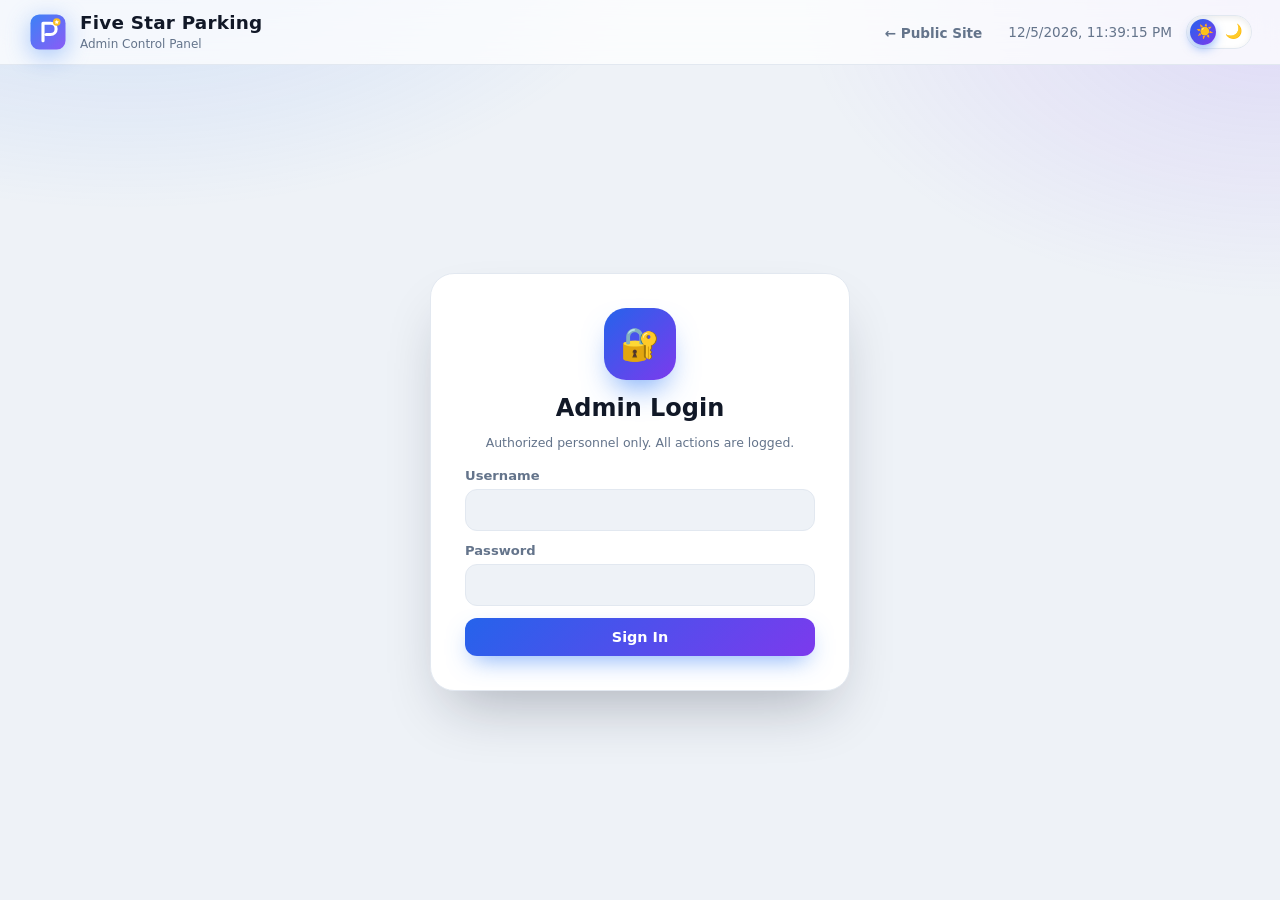
==== web/admin.html @ 7b06c3f4 "Add files via upload" ====
<!DOCTYPE html>
<html lang="en" data-theme="light">
<head>
<meta charset="UTF-8">
<meta name="viewport" content="width=device-width, initial-scale=1.0">
<title>Admin — Five Star Parking</title>
<link rel="icon" href="img/logo.svg">
<link rel="stylesheet" href="style.css">
</head>
<body>
<header class="topbar">
  <a class="brand" href="/">
    <img src="img/logo.svg" alt="logo">
    <div><h1>Five Star Parking</h1><span>Admin Control Panel</span></div>
  </a>
  <div class="topbar-right">
    <nav class="nav"><a href="/">← Public Site</a></nav>
    <span class="clock" id="clock"></span>
    <button class="theme-toggle" id="themeToggle" aria-label="Toggle theme"><span class="sun">☀️</span><span class="moon">🌙</span></button>
    <button class="btn ghost small hidden" id="logoutBtn">Logout</button>
  </div>
</header>

<!-- LOGIN -->
<div class="login-wrap" id="loginView">
  <div class="login-box">
    <div class="lock">🔐</div>
    <h2>Admin Login</h2>
    <p class="muted small">Authorized personnel only. All actions are logged.</p>
    <form id="loginForm" autocomplete="off">
      <label>Username<input id="lUser" required maxlength="40" autocomplete="username"></label>
      <label>Password<input id="lPass" type="password" required maxlength="80" autocomplete="current-password"></label>
      <button class="btn primary" type="submit">Sign In</button>
    </form>
  </div>
</div>

<!-- DASHBOARD -->
<main class="container hidden" id="dash">
  <section class="admin-grid">
    <div class="balance">
      <span class="label">Available Balance</span>
      <strong id="bAvail">–</strong>
      <div class="sub"><span>Total collected: <b id="bTotal">–</b></span><span>Withdrawn: <b id="bWd">–</b></span><span>Last 24h: <b id="b24">–</b></span></div>
    </div>
    <section class="card tilt" style="margin:0">
      <h2><span class="ic">📈</span>Revenue by Method</h2>
      <div class="chart" id="chart"></div>
    </section>
    <section class="card tilt" style="margin:0">
      <h2><span class="ic">📊</span>Lot Overview</h2>
      <div class="kpi-mini">
        <div><span>Total spots</span><b id="kTotal">–</b></div><div><span>Free</span><b id="kFree">–</b></div>
        <div><span>Occupied</span><b id="kOcc">–</b></div><div><span>Blocked</span><b id="kBlk">–</b></div>
        <div><span>Tickets (all time)</span><b id="kTickets">–</b></div><div><span>Vehicles 24h</span><b id="k24">–</b></div>
      </div>
    </section>
  </section>

  <div class="grid" style="margin-top:22px">
    <!-- WITHDRAW -->
    <section class="card tilt">
      <h2><span class="ic">🏧</span>Withdraw Funds</h2>
      <form id="wdForm" autocomplete="off">
        <label>Payout Method</label>
        <div class="methods" id="wdMethods"></div>
        <label><span id="wdAcctLabel">Mobile Number</span><input id="wdAccount" required maxlength="34" placeholder="03XXXXXXXXX"></label>
        <label>Amount (PKR)<input id="wdAmount" type="number" min="1" step="0.01" required placeholder="0.00"></label>
        <div class="row"><button type="button" class="btn ghost" id="wdMax">Max</button><button class="btn success" type="submit">Withdraw</button></div>
      </form>
    </section>

    <!-- RATES -->
    <section class="card tilt">
      <h2><span class="ic">💰</span>Manage Rates</h2>
      <table class="rates"><tbody id="rateRows"></tbody></table>
      <p class="muted small">Changes apply instantly to all new exits.</p>
    </section>

    <!-- FORCE EXIT -->
    <section class="card tilt">
      <h2><span class="ic">🚨</span>Manual Controls</h2>
      <form id="feForm" autocomplete="off">
        <label>Force Exit (plate) <span class="muted">— records as cash</span><input id="fePlate" maxlength="15" required placeholder="e.g. LEA-4521"></label>
        <button class="btn danger" type="submit" style="width:100%">Force Exit Vehicle</button>
      </form>
      <p class="muted small" style="margin-top:14px">💡 Click any <b>free</b> spot on the map below to block/unblock it for maintenance.</p>
    </section>
  </div>

  <section class="card">
    <div class="card-head"><h2 style="margin:0"><span class="ic">🗺️</span>Spot Control</h2>
      <div class="legend"><span><i class="sq free"></i>Free</span><span><i class="sq occupied"></i>Occupied</span><span><i class="sq blocked"></i>Blocked</span></div></div>
    <div id="floors" class="spot-admin"></div>
  </section>

  <section class="card">
    <div class="tabs">
      <button class="tab active" data-tab="active">Active <span class="pill" id="cActive">0</span></button>
      <button class="tab" data-tab="history">Transactions</button>
      <button class="tab" data-tab="withdrawals">Withdrawals</button>
    </div>
    <div class="table-wrap"><table class="data" id="tbl"><thead></thead><tbody></tbody></table></div>
  </section>
</main>

<div class="modal" id="modal" hidden>
  <div class="modal-box">
    <h3 id="mTitle">Withdrawal Receipt</h3>
    <div id="mBody" class="receipt"></div>
    <div class="row"><button class="btn ghost" id="mClose">Close</button></div>
  </div>
</div>
<div class="toast" id="toast"></div>
<script src="common.js"></script>
<script src="admin.js"></script>
</body>
</html>
---- web/style.css ----
/* ============ Five Star Parking — Design System ============ */
:root{
  --bg:#eef2f7;--bg2:#e3e9f2;--card:#ffffff;--glass:rgba(255,255,255,.72);--text:#111827;--muted:#64748b;--border:#e2e8f0;
  --primary:#2563eb;--primary2:#7c3aed;--danger:#e11d48;--ok:#059669;--warn:#d97706;--accent:#7c3aed;
  --free:#ccfbf1;--free-b:#0d9488;--free-t:#0f766e;
  --occ:#fde68a;--occ-b:#f59e0b;--occ-t:#92400e;
  --blk:#e2e8f0;--blk-b:#94a3b8;--blk-t:#475569;
  --shadow:0 10px 30px -10px rgba(15,23,42,.18);--shadow-lg:0 30px 60px -20px rgba(15,23,42,.3);
  --r:18px;
}
[data-theme="dark"]{
  --bg:#0b1020;--bg2:#0f172a;--card:#141b2f;--glass:rgba(20,27,47,.7);--text:#e5e9f2;--muted:#8b95ab;--border:#243048;
  --primary:#3b82f6;--primary2:#8b5cf6;
  --free:#083f36;--free-b:#14b8a6;--free-t:#5eead4;
  --occ:#4a2f05;--occ-b:#f59e0b;--occ-t:#fcd34d;
  --blk:#1e293b;--blk-b:#475569;--blk-t:#94a3b8;
  --shadow:0 10px 30px -10px rgba(0,0,0,.6);--shadow-lg:0 30px 60px -20px rgba(0,0,0,.8);
}
*{box-sizing:border-box}
html{scroll-behavior:smooth}
body{margin:0;font-family:"Segoe UI",system-ui,-apple-system,Roboto,Inter,sans-serif;background:var(--bg);color:var(--text);transition:background .35s,color .35s;overflow-x:hidden}
body::before{content:"";position:fixed;inset:0;z-index:-1;background:
  radial-gradient(900px 500px at 10% -10%,rgba(59,130,246,.18),transparent 60%),
  radial-gradient(800px 500px at 100% 0%,rgba(139,92,246,.16),transparent 60%);pointer-events:none}

/* ---------- Topbar ---------- */
.topbar{display:flex;justify-content:space-between;align-items:center;padding:12px 28px;background:var(--glass);backdrop-filter:blur(14px);-webkit-backdrop-filter:blur(14px);border-bottom:1px solid var(--border);position:sticky;top:0;z-index:20}
.brand{display:flex;align-items:center;gap:12px;text-decoration:none;color:inherit}
.brand img{width:40px;height:40px;filter:drop-shadow(0 6px 12px rgba(59,130,246,.45));animation:float 4s ease-in-out infinite}
.brand h1{margin:0;font-size:1.15rem;letter-spacing:.2px}
.brand span{font-size:.75rem;color:var(--muted)}
.topbar-right{display:flex;align-items:center;gap:14px}
.nav a{color:var(--muted);text-decoration:none;font-weight:600;font-size:.85rem;padding:8px 12px;border-radius:10px;transition:.2s}
.nav a:hover,.nav a.active{color:var(--primary);background:rgba(59,130,246,.1)}
.clock{font-variant-numeric:tabular-nums;color:var(--muted);font-size:.85rem}
.theme-toggle{border:1px solid var(--border);background:var(--card);border-radius:999px;width:66px;height:34px;cursor:pointer;position:relative;box-shadow:inset 0 2px 6px rgba(0,0,0,.08)}
.theme-toggle::after{content:"";position:absolute;top:3px;left:3px;width:26px;height:26px;border-radius:50%;background:linear-gradient(135deg,var(--primary),var(--primary2));transition:transform .35s cubic-bezier(.4,0,.2,1);box-shadow:0 4px 10px rgba(59,130,246,.5)}
[data-theme="dark"] .theme-toggle::after{transform:translateX(32px)}
.theme-toggle span{position:absolute;top:7px;font-size:14px;z-index:1}
.theme-toggle .sun{left:9px}.theme-toggle .moon{right:9px}

/* ---------- Hero (3D parallax) ---------- */
.hero{position:relative;height:340px;margin:22px auto 0;max-width:1300px;border-radius:26px;overflow:hidden;box-shadow:var(--shadow-lg);perspective:1200px;animation:rise .8s ease both}
.hero img{position:absolute;inset:-6%;width:112%;height:112%;object-fit:cover;transform:translate3d(var(--px,0),var(--py,0),0) scale(1.02);transition:transform .15s ease-out;filter:saturate(1.1)}
.hero::after{content:"";position:absolute;inset:0;background:linear-gradient(90deg,rgba(6,10,25,.85) 0%,rgba(6,10,25,.55) 50%,rgba(6,10,25,.2) 100%)}
.hero-content{position:relative;z-index:2;color:#fff;padding:54px 48px;max-width:640px;transform-style:preserve-3d}
.hero h2{margin:0 0 10px;font-size:2.4rem;line-height:1.1;text-shadow:0 8px 24px rgba(0,0,0,.6);animation:rise .9s .1s ease both}
.hero h2 b{background:linear-gradient(90deg,#60a5fa,#c084fc,#f472b6);-webkit-background-clip:text;background-clip:text;color:transparent}
.hero p{margin:0 0 20px;color:#cbd5e1;font-size:1.02rem;animation:rise .9s .2s ease both}
.hero .chips{display:flex;gap:10px;flex-wrap:wrap;animation:rise .9s .3s ease both}
.chip{background:rgba(255,255,255,.12);border:1px solid rgba(255,255,255,.25);backdrop-filter:blur(8px);padding:7px 13px;border-radius:999px;font-size:.8rem;font-weight:600}
.stars{color:#fbbf24;letter-spacing:2px;font-size:1.1rem;animation:glow 2.4s ease-in-out infinite}

/* ---------- Layout ---------- */
.container{max-width:1300px;margin:0 auto;padding:24px 20px 60px}
.section-title{display:flex;align-items:center;gap:10px;margin:8px 0 16px;font-size:1.25rem}
.section-title small{color:var(--muted);font-weight:400;font-size:.85rem}

/* ---------- Stats (3D tilt cards) ---------- */
.stats{display:grid;grid-template-columns:repeat(auto-fit,minmax(170px,1fr));gap:16px;margin:-40px 0 26px;position:relative;z-index:3}
.stat{background:var(--card);border:1px solid var(--border);border-radius:var(--r);padding:18px;box-shadow:var(--shadow);transform-style:preserve-3d;transition:transform .2s,box-shadow .2s;animation:rise .7s ease both;position:relative;overflow:hidden}
.stat:nth-child(2){animation-delay:.05s}.stat:nth-child(3){animation-delay:.1s}.stat:nth-child(4){animation-delay:.15s}.stat:nth-child(5){animation-delay:.2s}.stat:nth-child(6){animation-delay:.25s}
.stat::before{content:"";position:absolute;top:-40px;right:-40px;width:120px;height:120px;border-radius:50%;background:radial-gradient(circle,rgba(59,130,246,.22),transparent 70%)}
.stat:hover{box-shadow:var(--shadow-lg)}
.stat .label{font-size:.72rem;color:var(--muted);text-transform:uppercase;letter-spacing:.08em;font-weight:600}
.stat strong{display:block;font-size:2rem;margin-top:6px;font-variant-numeric:tabular-nums;transform:translateZ(20px)}
.stat .ico{position:absolute;right:14px;top:14px;font-size:1.5rem;opacity:.7;transform:translateZ(30px)}
.stat.ok strong{color:var(--ok)}.stat.warn strong{color:var(--warn)}.stat.accent strong{color:var(--accent)}
.bar{height:8px;background:var(--border);border-radius:8px;margin-top:10px;overflow:hidden}
.bar div{height:100%;width:0;background:linear-gradient(90deg,#14b8a6,#f59e0b,#e11d48);transition:width .8s cubic-bezier(.4,0,.2,1);box-shadow:0 0 12px rgba(245,158,11,.6)}

.grid{display:grid;grid-template-columns:repeat(auto-fit,minmax(310px,1fr));gap:20px;margin-bottom:24px}
.card{background:var(--card);border:1px solid var(--border);border-radius:var(--r);padding:22px;box-shadow:var(--shadow);margin-bottom:22px;animation:rise .7s ease both;position:relative}
.card.tilt{transform-style:preserve-3d;transition:transform .25s ease,box-shadow .25s}
.card h2{margin:0 0 16px;font-size:1.05rem;display:flex;align-items:center;gap:8px}
.card h2 .ic{width:34px;height:34px;border-radius:10px;display:grid;place-items:center;background:linear-gradient(135deg,var(--primary),var(--primary2));color:#fff;font-size:1rem;box-shadow:0 6px 14px rgba(59,130,246,.35)}
.card-head{display:flex;justify-content:space-between;align-items:center;flex-wrap:wrap;gap:10px;margin-bottom:8px}

/* ---------- Forms ---------- */
label{display:block;font-size:.82rem;color:var(--muted);margin-bottom:12px;font-weight:600}
input,select,textarea{display:block;width:100%;margin-top:6px;padding:11px 13px;border:1px solid var(--border);border-radius:12px;background:var(--bg);color:var(--text);font-size:.95rem;font-family:inherit;transition:box-shadow .2s,border-color .2s}
input:focus,select:focus,textarea:focus{outline:none;border-color:var(--primary);box-shadow:0 0 0 4px rgba(59,130,246,.18)}
input[type=file]{padding:9px}
.row{display:flex;gap:10px;flex-wrap:wrap}
.row > *{flex:1}
.btn{border:none;border-radius:12px;padding:11px 18px;font-weight:700;cursor:pointer;font-size:.9rem;transition:transform .15s,box-shadow .2s,filter .15s;position:relative;overflow:hidden;font-family:inherit}
.btn::after{content:"";position:absolute;inset:0;background:linear-gradient(120deg,transparent 30%,rgba(255,255,255,.35) 50%,transparent 70%);transform:translateX(-120%);transition:transform .5s}
.btn:hover::after{transform:translateX(120%)}
.btn:hover{transform:translateY(-2px)}.btn:active{transform:translateY(0) scale(.98)}
.btn.primary{background:linear-gradient(135deg,var(--primary),var(--primary2));color:#fff;width:100%;box-shadow:0 10px 24px -8px rgba(59,130,246,.7)}
.btn.danger{background:linear-gradient(135deg,#f43f5e,#e11d48);color:#fff;box-shadow:0 10px 24px -8px rgba(225,29,72,.6)}
.btn.success{background:linear-gradient(135deg,#10b981,#059669);color:#fff;box-shadow:0 10px 24px -8px rgba(5,150,105,.6)}
.btn.ghost{background:transparent;border:1px solid var(--border);color:var(--text)}
.btn.small{padding:6px 12px;font-size:.76rem;border-radius:9px}
.btn:disabled{opacity:.5;cursor:not-allowed;transform:none}

/* payment method picker */
.methods{display:grid;grid-template-columns:repeat(4,1fr);gap:8px;margin:6px 0 12px}
.method{border:2px solid var(--border);border-radius:12px;padding:10px 6px;text-align:center;cursor:pointer;font-size:.74rem;font-weight:700;transition:.2s;background:var(--bg);user-select:none}
.method .mi{display:block;width:34px;height:34px;margin:0 auto 6px;border-radius:10px;color:#fff;display:grid;place-items:center;font-size:.85rem;font-weight:900}
.method[data-m=CASH] .mi{background:linear-gradient(135deg,#10b981,#047857)}
.method[data-m=EASYPAISA] .mi{background:linear-gradient(135deg,#22c55e,#15803d)}
.method[data-m=JAZZCASH] .mi{background:linear-gradient(135deg,#ef4444,#b91c1c)}
.method[data-m=BANK] .mi{background:linear-gradient(135deg,#3b82f6,#1d4ed8)}
.method:hover{transform:translateY(-3px);box-shadow:var(--shadow)}
.method.active{border-color:var(--primary);background:rgba(59,130,246,.08);box-shadow:0 0 0 4px rgba(59,130,246,.15)}

.fee-preview{margin-top:14px;padding:14px;border-radius:12px;background:linear-gradient(135deg,rgba(59,130,246,.08),rgba(139,92,246,.08));border:1px dashed var(--primary);font-size:.88rem;animation:pop .35s ease}
.fee-preview strong{font-size:1.5rem;color:var(--primary)}
.rates{width:100%;border-collapse:collapse}
.rates td{padding:10px 4px;border-bottom:1px solid var(--border)}
.rates td:last-child{text-align:right;font-weight:700;color:var(--primary)}
.rates .vi{display:inline-grid;place-items:center;width:30px;height:30px;border-radius:9px;background:var(--bg);margin-right:8px;font-size:1rem}
.muted{color:var(--muted)}.small{font-size:.78rem}
.steps{display:flex;gap:10px;margin-bottom:16px}
.step{flex:1;text-align:center;font-size:.72rem;color:var(--muted);padding:8px;border-radius:10px;border:1px solid var(--border);position:relative}
.step.on{color:var(--primary);border-color:var(--primary);background:rgba(59,130,246,.08);font-weight:700}
.step.done{color:var(--ok);border-color:var(--ok)}
.hidden{display:none!important}

/* ---------- Floor map ---------- */
.legend{display:flex;gap:14px;font-size:.78rem;align-items:center;flex-wrap:wrap}
.sq{display:inline-block;width:14px;height:14px;border-radius:4px;margin-right:6px;vertical-align:middle}
.sq.free{background:var(--free);border:2px solid var(--free-b)}.sq.occupied{background:var(--occ);border:2px solid var(--occ-b)}.sq.blocked{background:var(--blk);border:2px solid var(--blk-b)}
.floor{margin-top:18px;perspective:1400px}
.floor h4{margin:0 0 10px;font-size:.9rem;display:flex;justify-content:space-between;align-items:center}
.floor h4 .lvl{display:inline-flex;align-items:center;gap:8px}
.floor h4 .lvl i{display:inline-grid;place-items:center;width:28px;height:28px;border-radius:8px;background:linear-gradient(135deg,var(--primary),var(--primary2));color:#fff;font-style:normal;font-size:.8rem;font-weight:800}
.spots{display:grid;grid-template-columns:repeat(auto-fill,minmax(84px,1fr));gap:10px;padding:14px;border-radius:14px;background:repeating-linear-gradient(90deg,transparent 0 40px,rgba(148,163,184,.08) 40px 42px),var(--bg2);transform:rotateX(6deg);transform-origin:top;transform-style:preserve-3d;border:1px solid var(--border)}
.spot{border-radius:12px;padding:10px 6px;text-align:center;font-size:.7rem;border:2px solid;cursor:default;transition:transform .2s,box-shadow .2s;position:relative;transform-style:preserve-3d;animation:pop .4s ease both}
.spot:hover{transform:translateZ(22px) scale(1.06);box-shadow:0 18px 30px -10px rgba(0,0,0,.35);z-index:2}
.spot.free{background:var(--free);border-color:var(--free-b);color:var(--free-t)}
.spot.occupied{background:var(--occ);border-color:var(--occ-b);color:var(--occ-t)}
.spot.blocked{background:var(--blk);border-color:var(--blk-b);color:var(--blk-t);background-image:repeating-linear-gradient(45deg,transparent 0 6px,rgba(0,0,0,.06) 6px 12px)}
.spot b{display:block;font-size:.84rem;letter-spacing:.3px}
.spot small{display:block;overflow:hidden;text-overflow:ellipsis;white-space:nowrap;opacity:.85}
.spot .car{font-size:1.15rem;line-height:1.1;display:block;margin-bottom:2px}
.spot.occupied .car{animation:bounce 2.2s ease-in-out infinite}
.spot .dot{position:absolute;top:6px;right:6px;width:7px;height:7px;border-radius:50%;background:currentColor}
.spot.free .dot{animation:pulse 1.8s ease-in-out infinite}

/* ---------- Tables ---------- */
.tabs{display:flex;gap:6px;border-bottom:1px solid var(--border);margin-bottom:12px;overflow-x:auto}
.tab{background:none;border:none;padding:10px 14px;cursor:pointer;color:var(--muted);font-weight:700;border-bottom:2px solid transparent;font-size:.88rem;white-space:nowrap;font-family:inherit}
.tab.active{color:var(--primary);border-bottom-color:var(--primary)}
.pill{background:linear-gradient(135deg,var(--primary),var(--primary2));color:#fff;border-radius:999px;padding:1px 9px;font-size:.7rem;margin-left:4px}
.table-wrap{overflow-x:auto}
table.data{width:100%;border-collapse:collapse;font-size:.85rem}
table.data th{text-align:left;color:var(--muted);font-weight:700;padding:10px 8px;border-bottom:1px solid var(--border);white-space:nowrap;font-size:.75rem;text-transform:uppercase;letter-spacing:.05em}
table.data td{padding:10px 8px;border-bottom:1px solid var(--border);white-space:nowrap}
table.data tr:hover td{background:rgba(59,130,246,.05)}
.badge{padding:3px 9px;border-radius:7px;font-size:.7rem;font-weight:700;background:var(--bg);border:1px solid var(--border)}
.badge.EASYPAISA{background:#dcfce7;color:#166534;border-color:#86efac}.badge.JAZZCASH{background:#fee2e2;color:#991b1b;border-color:#fca5a5}
.badge.BANK{background:#dbeafe;color:#1e40af;border-color:#93c5fd}.badge.CASH{background:#d1fae5;color:#065f46;border-color:#6ee7b7}
[data-theme="dark"] .badge.EASYPAISA{background:#14532d;color:#bbf7d0}[data-theme="dark"] .badge.JAZZCASH{background:#7f1d1d;color:#fecaca}
[data-theme="dark"] .badge.BANK{background:#1e3a8a;color:#bfdbfe}[data-theme="dark"] .badge.CASH{background:#064e3b;color:#a7f3d0}
.empty{text-align:center;color:var(--muted);padding:28px}

/* ---------- Trust / security ---------- */
.trust{display:grid;grid-template-columns:repeat(auto-fit,minmax(220px,1fr));gap:14px}
.trust-item{display:flex;gap:12px;padding:14px;border-radius:14px;background:var(--bg);border:1px solid var(--border);transition:.25s;transform-style:preserve-3d}
.trust-item:hover{transform:translateY(-4px) rotateX(3deg);box-shadow:var(--shadow)}
.trust-item .ti{width:42px;height:42px;flex:none;border-radius:12px;display:grid;place-items:center;font-size:1.2rem;background:linear-gradient(135deg,rgba(59,130,246,.15),rgba(139,92,246,.15));color:var(--primary)}
.trust-item b{display:block;font-size:.88rem;margin-bottom:3px}
.trust-item span{font-size:.76rem;color:var(--muted);line-height:1.4}
.verified{display:inline-flex;align-items:center;gap:6px;background:var(--ok);color:#fff;border-radius:999px;padding:4px 12px;font-size:.75rem;font-weight:700}
.invalid{background:var(--danger)}

/* ---------- Modal / receipt ---------- */
.modal{position:fixed;inset:0;background:rgba(2,6,23,.6);backdrop-filter:blur(6px);display:flex;align-items:center;justify-content:center;z-index:50;animation:fade .25s}
.modal[hidden]{display:none}
.modal-box{background:var(--card);border-radius:22px;padding:26px;width:min(460px,94vw);box-shadow:var(--shadow-lg);animation:pop .35s cubic-bezier(.2,.9,.3,1.2);max-height:92vh;overflow:auto}
.modal-box h3{margin:0 0 14px;display:flex;align-items:center;gap:8px}
.receipt{font-family:ui-monospace,Menlo,Consolas,monospace;font-size:.82rem;background:var(--bg);border-radius:14px;padding:16px;margin-bottom:14px;border:1px solid var(--border);position:relative}
.receipt::before,.receipt::after{content:"";position:absolute;left:0;right:0;height:10px;background:radial-gradient(circle,var(--card) 5px,transparent 6px) 0 0/16px 10px repeat-x}
.receipt::before{top:-5px}.receipt::after{bottom:-5px;transform:rotate(180deg)}
.receipt .rh{text-align:center;margin-bottom:10px;font-weight:800;letter-spacing:1px}
.receipt .rh small{display:block;font-weight:400;color:var(--muted);letter-spacing:0}
.receipt div.l{display:flex;justify-content:space-between;padding:4px 0;border-bottom:1px dashed var(--border);gap:12px}
.receipt div.l span:last-child{text-align:right;word-break:break-all}
.receipt div.total{font-size:1.15rem;font-weight:800;border:none;margin-top:8px;color:var(--primary)}
.receipt .sig{margin-top:10px;font-size:.62rem;color:var(--muted);word-break:break-all;line-height:1.3}
.qr{display:block;margin:10px auto 0;width:92px;height:92px;image-rendering:pixelated;border:4px solid #fff;border-radius:6px}
.modal .row .btn{width:auto}

/* ---------- Toast / footer ---------- */
.toast{position:fixed;bottom:24px;left:50%;transform:translate(-50%,120px);background:var(--text);color:var(--card);padding:13px 22px;border-radius:14px;font-weight:700;transition:transform .35s cubic-bezier(.2,.9,.3,1.2);z-index:60;max-width:90vw;box-shadow:var(--shadow-lg)}
.toast.show{transform:translate(-50%,0)}
.toast.err{background:var(--danger);color:#fff}.toast.ok{background:var(--ok);color:#fff}
.foot{text-align:center;color:var(--muted);font-size:.78rem;padding:24px;border-top:1px solid var(--border);margin-top:20px}
.foot a{color:var(--primary);text-decoration:none;font-weight:600}

/* ---------- Admin ---------- */
.login-wrap{min-height:calc(100vh - 66px);display:grid;place-items:center;padding:20px;perspective:1200px}
.login-box{width:min(420px,94vw);background:var(--card);border:1px solid var(--border);border-radius:24px;padding:34px;box-shadow:var(--shadow-lg);animation:flipIn .7s cubic-bezier(.2,.9,.3,1.1) both;text-align:center}
.login-box .lock{width:72px;height:72px;border-radius:22px;margin:0 auto 14px;display:grid;place-items:center;font-size:2rem;background:linear-gradient(135deg,var(--primary),var(--primary2));color:#fff;box-shadow:0 16px 30px -10px rgba(59,130,246,.7);animation:float 3s ease-in-out infinite}
.login-box h2{margin:0 0 4px}
.login-box form{text-align:left;margin-top:18px}
.admin-grid{display:grid;grid-template-columns:repeat(auto-fit,minmax(320px,1fr));gap:20px}
.balance{background:linear-gradient(135deg,#1e3a8a,#5b21b6);color:#fff;border-radius:var(--r);padding:22px;position:relative;overflow:hidden;box-shadow:var(--shadow-lg);animation:rise .7s ease both}
.balance::before{content:"";position:absolute;right:-60px;top:-60px;width:220px;height:220px;border-radius:50%;background:rgba(255,255,255,.08)}
.balance::after{content:"";position:absolute;right:20px;bottom:-80px;width:180px;height:180px;border-radius:50%;background:rgba(255,255,255,.06)}
.balance .label{font-size:.75rem;text-transform:uppercase;letter-spacing:.1em;opacity:.8}
.balance strong{display:block;font-size:2.4rem;margin:6px 0 10px}
.balance .sub{display:flex;gap:18px;font-size:.8rem;opacity:.9;flex-wrap:wrap}
.spot-admin .spot{cursor:pointer}
.spot-admin .spot:hover::after{content:"⚙";position:absolute;top:-8px;left:-8px;background:var(--primary);color:#fff;border-radius:50%;width:20px;height:20px;font-size:.7rem;display:grid;place-items:center}
.rate-edit{display:flex;gap:8px;align-items:center}
.rate-edit input{width:110px;margin:0}
.kpi-mini{display:grid;grid-template-columns:repeat(2,1fr);gap:10px}
.kpi-mini div{background:var(--bg);border:1px solid var(--border);border-radius:12px;padding:12px}
.kpi-mini span{font-size:.7rem;color:var(--muted);text-transform:uppercase}
.kpi-mini b{display:block;font-size:1.2rem;margin-top:2px}
.chart{display:flex;align-items:flex-end;gap:12px;height:120px;padding:10px 6px 0}
.chart .bar-c{flex:1;display:flex;flex-direction:column;align-items:center;gap:6px;font-size:.7rem;color:var(--muted)}
.chart .bar-c i{width:100%;border-radius:8px 8px 0 0;background:linear-gradient(180deg,var(--primary2),var(--primary));transition:height .8s cubic-bezier(.4,0,.2,1);min-height:3px;box-shadow:0 -6px 16px -6px rgba(59,130,246,.6)}

/* ---------- Animations ---------- */
@keyframes rise{from{opacity:0;transform:translateY(22px)}to{opacity:1;transform:none}}
@keyframes pop{from{opacity:0;transform:scale(.85)}to{opacity:1;transform:none}}
@keyframes fade{from{opacity:0}to{opacity:1}}
@keyframes float{0%,100%{transform:translateY(0)}50%{transform:translateY(-6px)}}
@keyframes pulse{0%,100%{opacity:1;transform:scale(1)}50%{opacity:.3;transform:scale(.6)}}
@keyframes bounce{0%,100%{transform:translateY(0)}50%{transform:translateY(-3px)}}
@keyframes glow{0%,100%{text-shadow:0 0 8px rgba(251,191,36,.5)}50%{text-shadow:0 0 20px rgba(251,191,36,1)}}
@keyframes flipIn{from{opacity:0;transform:rotateY(-25deg) translateY(20px)}to{opacity:1;transform:none}}
@keyframes countup{from{opacity:.3}to{opacity:1}}
.flash{animation:countup .5s}

@media (max-width:700px){.topbar{padding:10px 14px}.clock,.nav{display:none}.hero{height:280px;border-radius:0;margin-top:0}.hero-content{padding:36px 22px}.hero h2{font-size:1.7rem}.stat strong{font-size:1.5rem}.methods{grid-template-columns:repeat(2,1fr)}.spots{transform:none}}
@media (prefers-reduced-motion:reduce){*{animation:none!important;transition:none!important}}

.modal .row{flex-wrap:wrap}.modal .row .btn{flex:1 1 45%}
@media print{body *{visibility:hidden}.modal,.modal *{visibility:visible}.modal{position:absolute;inset:0;background:#fff;backdrop-filter:none}.modal .row{display:none}}
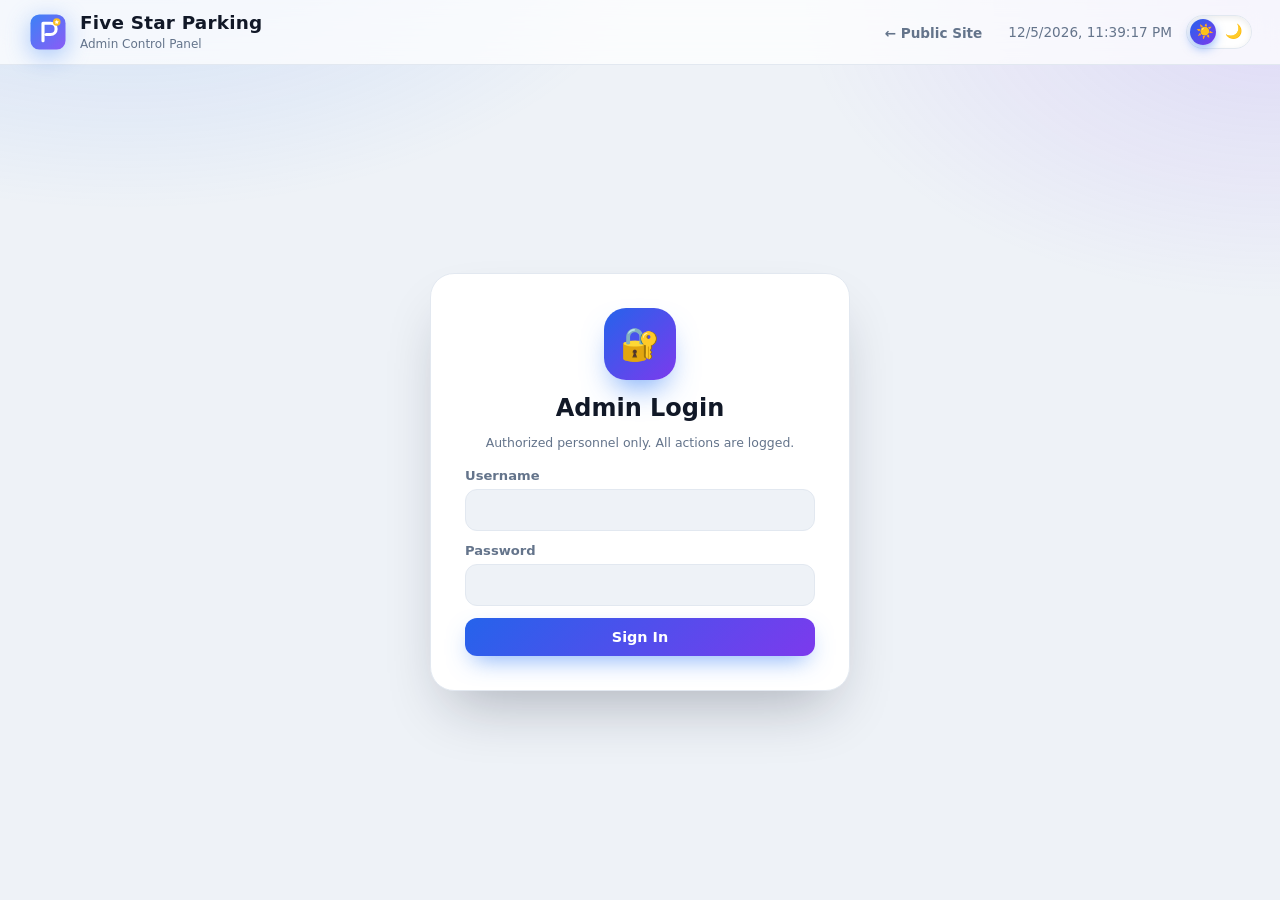
==== commit 9ed2fff0: "Add files via upload" ====
--- a/web/admin.html
+++ b/web/admin.html
@@ -2,7 +2,8 @@
 <html lang="en" data-theme="light">
 <head>
 <meta charset="UTF-8">
-<meta name="viewport" content="width=device-width, initial-scale=1.0">
+<meta name="viewport" content="width=device-width, initial-scale=1.0, viewport-fit=cover">
+<meta name="theme-color" content="#2563eb">
 <title>Admin — Five Star Parking</title>
 <link rel="icon" href="img/logo.svg">
 <link rel="stylesheet" href="style.css">
@@ -96,11 +97,20 @@
 
   <section class="card">
     <div class="tabs">
-      <button class="tab active" data-tab="active">Active <span class="pill" id="cActive">0</span></button>
-      <button class="tab" data-tab="history">Transactions</button>
-      <button class="tab" data-tab="withdrawals">Withdrawals</button>
+      <button class="tab active" data-tab="active">🟢 Active <span class="pill" id="cActive">0</span></button>
+      <button class="tab" data-tab="history">📜 History</button>
+      <button class="tab" data-tab="payments">💳 Payments</button>
+      <button class="tab" data-tab="withdrawals">🏧 Withdrawals</button>
+      <button class="tab" data-tab="vehicles">🚘 Vehicles</button>
+    </div>
+    <div class="row" id="filters" style="margin-bottom:10px">
+      <input id="fSearch" placeholder="🔍 Search plate / owner / ticket / ref" style="margin:0;flex:2;min-width:180px">
+      <select id="fMethod" style="margin:0;flex:1;min-width:130px"><option value="">All methods</option><option>CASH</option><option>EASYPAISA</option><option>JAZZCASH</option><option>BANK</option></select>
+      <select id="fRange" style="margin:0;flex:1;min-width:130px"><option value="">All time</option><option value="1">Today (24h)</option><option value="7">Last 7 days</option><option value="30">Last 30 days</option></select>
+      <button class="btn ghost small" id="fCsv" type="button" style="flex:0">⬇ CSV</button>
     </div>
     <div class="table-wrap"><table class="data" id="tbl"><thead></thead><tbody></tbody></table></div>
+    <p class="muted small" id="tblSummary"></p>
   </section>
 </main>
 
--- a/web/style.css
+++ b/web/style.css
@@ -232,3 +232,52 @@
 
 .modal .row{flex-wrap:wrap}.modal .row .btn{flex:1 1 45%}
 @media print{body *{visibility:hidden}.modal,.modal *{visibility:visible}.modal{position:absolute;inset:0;background:#fff;backdrop-filter:none}.modal .row{display:none}}
+
+/* ---------- Responsive: mobile / tablet ---------- */
+.burger{display:none;width:42px;height:42px;border:1px solid var(--border);background:var(--card);border-radius:12px;cursor:pointer;flex-direction:column;justify-content:center;align-items:center;gap:5px;padding:0}
+.burger span{display:block;width:20px;height:2px;background:var(--text);border-radius:2px;transition:.2s}
+@media (max-width:1024px){
+  .nav a{padding:8px 9px;font-size:.8rem}
+  .hero{height:300px;margin:16px 16px 0}
+  .hero h2{font-size:2rem}
+  .stats{grid-template-columns:repeat(3,1fr)}
+}
+@media (max-width:820px){
+  .topbar{padding:10px 14px;flex-wrap:wrap}
+  .brand h1{font-size:1rem}.brand span{display:none}
+  .clock{display:none}
+  .burger{display:flex}
+  .nav{display:none;position:absolute;top:100%;left:0;right:0;background:var(--card);border-bottom:1px solid var(--border);flex-direction:column;padding:8px;box-shadow:var(--shadow-lg)}
+  .nav.open{display:flex}
+  .nav a{padding:12px 14px;font-size:.95rem}
+  .hero{height:auto;min-height:260px;border-radius:18px;margin:12px 12px 0}
+  .hero-content{padding:28px 20px}
+  .hero h2{font-size:1.6rem}
+  .hero p{font-size:.9rem}
+  .stats{grid-template-columns:repeat(2,1fr);gap:10px;margin-top:-20px}
+  .stat{padding:14px}.stat strong{font-size:1.4rem}.stat .ico{font-size:1.1rem}
+  .container{padding:16px 12px 40px}
+  .card{padding:16px;border-radius:14px}
+  .grid{grid-template-columns:1fr;gap:14px}
+  .methods{grid-template-columns:repeat(2,1fr)}
+  .spots{transform:none;grid-template-columns:repeat(auto-fill,minmax(64px,1fr));gap:6px;padding:10px}
+  .spot{padding:7px 4px;font-size:.62rem}.spot b{font-size:.72rem}.spot .car{font-size:.95rem}
+  .legend{font-size:.7rem;gap:8px}
+  .trust{grid-template-columns:1fr}
+  .steps{gap:6px}.step{font-size:.62rem;padding:6px 4px}
+  .tabs{gap:2px}.tab{padding:9px 10px;font-size:.8rem}
+  table.data{font-size:.78rem}table.data td,table.data th{padding:8px 6px}
+  .modal-box{width:min(96vw,460px);padding:18px;border-radius:16px}
+  .modal .row .btn{flex:1 1 100%}
+  .receipt{font-size:.76rem;padding:12px}
+  .admin-grid{grid-template-columns:1fr}
+  .balance strong{font-size:1.8rem}
+  .kpi-mini{grid-template-columns:repeat(2,1fr)}
+  #filters{flex-direction:column}#filters > *{flex:1 1 auto!important;width:100%}
+  .btn{padding:12px 16px}
+  input,select{font-size:16px} /* prevents iOS zoom */
+  .toast{bottom:14px;font-size:.85rem;padding:11px 16px}
+  .foot{font-size:.7rem;padding:16px}
+}
+@media (max-width:400px){.stats{grid-template-columns:1fr 1fr}.hero h2{font-size:1.4rem}.spots{grid-template-columns:repeat(4,1fr)}}
+@media (hover:none){.spot:hover,.stat:hover,.trust-item:hover,.method:hover,.btn:hover{transform:none}}
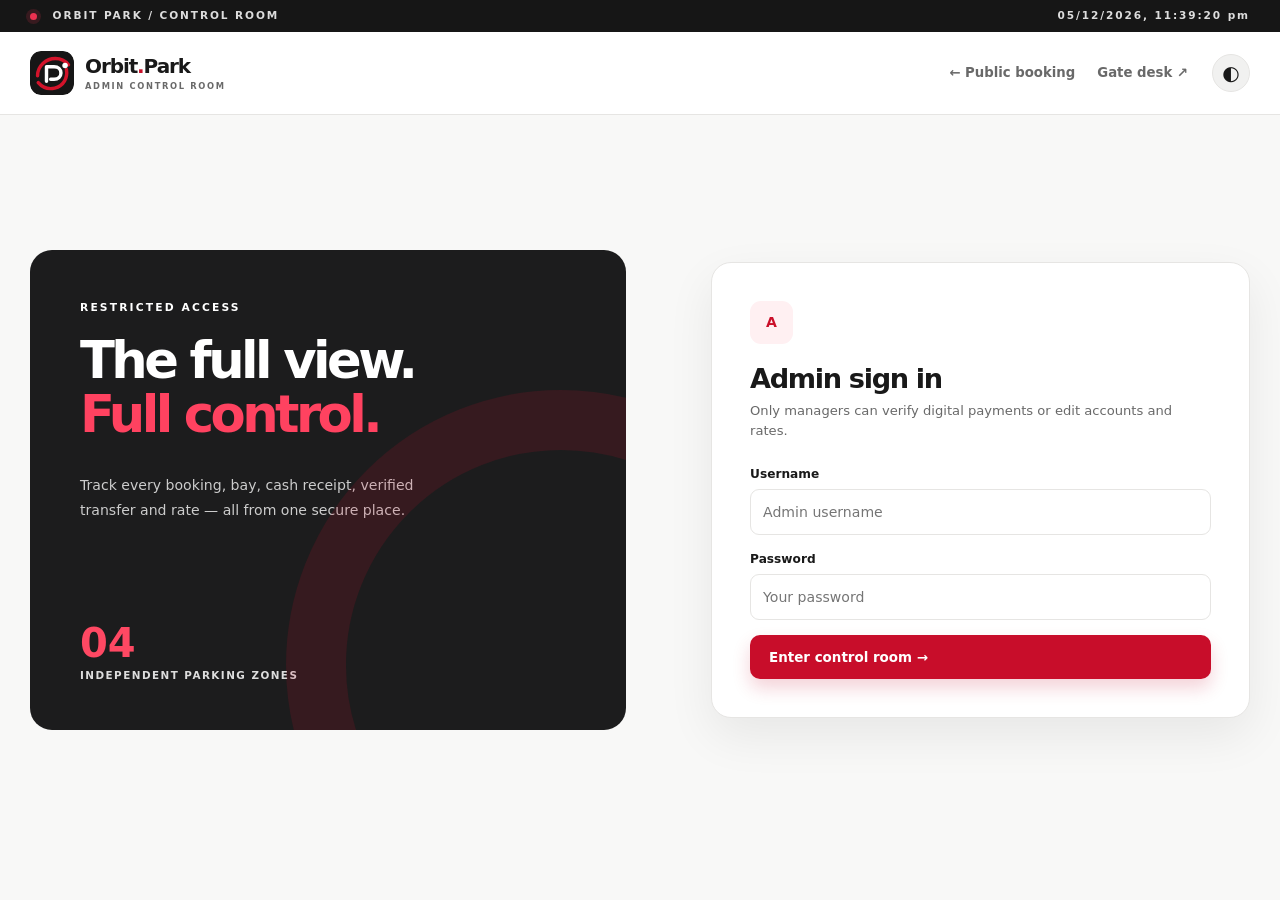
==== commit 3fe0fc77: "Build Orbit Park single-level parking workflows Co-authored-by: arena-agent <297053741+arena-agent@u" ====
--- a/web/admin.html
+++ b/web/admin.html
@@ -1,128 +1,30 @@
-<!DOCTYPE html>
+<!doctype html>
 <html lang="en" data-theme="light">
-<head>
-<meta charset="UTF-8">
-<meta name="viewport" content="width=device-width, initial-scale=1.0, viewport-fit=cover">
-<meta name="theme-color" content="#2563eb">
-<title>Admin — Five Star Parking</title>
-<link rel="icon" href="img/logo.svg">
-<link rel="stylesheet" href="style.css">
-</head>
-<body>
-<header class="topbar">
-  <a class="brand" href="/">
-    <img src="img/logo.svg" alt="logo">
-    <div><h1>Five Star Parking</h1><span>Admin Control Panel</span></div>
-  </a>
-  <div class="topbar-right">
-    <nav class="nav"><a href="/">← Public Site</a></nav>
-    <span class="clock" id="clock"></span>
-    <button class="theme-toggle" id="themeToggle" aria-label="Toggle theme"><span class="sun">☀️</span><span class="moon">🌙</span></button>
-    <button class="btn ghost small hidden" id="logoutBtn">Logout</button>
-  </div>
-</header>
+<head><meta charset="utf-8"><meta name="viewport" content="width=device-width, initial-scale=1, viewport-fit=cover"><meta name="theme-color" content="#171717"><title>Control Room — Orbit Park</title><link rel="icon" href="img/logo.svg" type="image/svg+xml"><link rel="stylesheet" href="style.css"></head>
+<body class="staff-page admin-page">
+  <div class="announcement"><div class="shell announcement-inner"><span><i class="live-dot"></i> ORBIT PARK / CONTROL ROOM</span><span id="clock"></span></div></div>
+  <header class="topbar"><div class="shell nav-shell"><a class="brand" href="/"><img src="img/logo.svg" alt="" width="44" height="44"><span><b>Orbit<span class="brand-accent">.</span>Park</b><small>ADMIN CONTROL ROOM</small></span></a><nav class="nav"><a href="/">← Public booking</a><a href="/gate">Gate desk ↗</a></nav><div class="nav-actions"><button id="themeToggle" class="theme-toggle" type="button" aria-label="Switch light / dark theme">◐</button><button id="logoutBtn" class="btn btn-plain hidden" type="button">Sign out</button></div></div></header>
 
-<!-- LOGIN -->
-<div class="login-wrap" id="loginView">
-  <div class="login-box">
-    <div class="lock">🔐</div>
-    <h2>Admin Login</h2>
-    <p class="muted small">Authorized personnel only. All actions are logged.</p>
-    <form id="loginForm" autocomplete="off">
-      <label>Username<input id="lUser" required maxlength="40" autocomplete="username"></label>
-      <label>Password<input id="lPass" type="password" required maxlength="80" autocomplete="current-password"></label>
-      <button class="btn primary" type="submit">Sign In</button>
-    </form>
-  </div>
-</div>
+  <section id="adminLogin" class="auth-layout shell"><div class="auth-intro"><span class="eyebrow light">RESTRICTED ACCESS</span><h1>The full view.<br><em>Full control.</em></h1><p>Track every booking, bay, cash receipt, verified transfer and rate — all from one secure place.</p><div class="auth-mark">04 <span>independent parking zones</span></div></div><div class="auth-card"><div class="panel-icon">A</div><h2>Admin sign in</h2><p class="muted">Only managers can verify digital payments or edit accounts and rates.</p><form id="adminLoginForm"><label for="adminUser">Username</label><input id="adminUser" required autocomplete="username" maxlength="40" placeholder="Admin username"><label for="adminPass">Password</label><input id="adminPass" required type="password" autocomplete="current-password" maxlength="80" placeholder="Your password"><button class="btn btn-red btn-wide" type="submit">Enter control room →</button></form></div></section>
 
-<!-- DASHBOARD -->
-<main class="container hidden" id="dash">
-  <section class="admin-grid">
-    <div class="balance">
-      <span class="label">Available Balance</span>
-      <strong id="bAvail">–</strong>
-      <div class="sub"><span>Total collected: <b id="bTotal">–</b></span><span>Withdrawn: <b id="bWd">–</b></span><span>Last 24h: <b id="b24">–</b></span></div>
-    </div>
-    <section class="card tilt" style="margin:0">
-      <h2><span class="ic">📈</span>Revenue by Method</h2>
-      <div class="chart" id="chart"></div>
-    </section>
-    <section class="card tilt" style="margin:0">
-      <h2><span class="ic">📊</span>Lot Overview</h2>
-      <div class="kpi-mini">
-        <div><span>Total spots</span><b id="kTotal">–</b></div><div><span>Free</span><b id="kFree">–</b></div>
-        <div><span>Occupied</span><b id="kOcc">–</b></div><div><span>Blocked</span><b id="kBlk">–</b></div>
-        <div><span>Tickets (all time)</span><b id="kTickets">–</b></div><div><span>Vehicles 24h</span><b id="k24">–</b></div>
-      </div>
-    </section>
-  </section>
+  <main id="adminDash" class="shell staff-content hidden"><div class="staff-heading"><div><div class="eyebrow"><span class="dash"></span> ORBIT OPERATIONS / ADMIN</div><h1>Control room<span class="red-period">.</span></h1><p>Real-time overview and manager-only actions. Cash and transfers are accounted for separately.</p></div><span class="operator-label">MANAGER ACCESS</span></div>
+    <div class="admin-kpis"><div class="mini-kpi dark-kpi"><span>COLLECTED REVENUE</span><strong id="aRevenue">—</strong><small id="aRevenue24">Last 24h —</small></div><div class="mini-kpi"><span>AVAILABLE BAYS</span><strong id="aFree">—</strong><small>Of 90 shaded spaces</small></div><div class="mini-kpi"><span>RESERVED / ON SITE</span><strong id="aBusy">—</strong><small>Held / checked in</small></div><div class="mini-kpi"><span>AWAITING VERIFICATION</span><strong id="aPending">—</strong><small>Transfers not yet counted as paid</small></div></div>
 
-  <div class="grid" style="margin-top:22px">
-    <!-- WITHDRAW -->
-    <section class="card tilt">
-      <h2><span class="ic">🏧</span>Withdraw Funds</h2>
-      <form id="wdForm" autocomplete="off">
-        <label>Payout Method</label>
-        <div class="methods" id="wdMethods"></div>
-        <label><span id="wdAcctLabel">Mobile Number</span><input id="wdAccount" required maxlength="34" placeholder="03XXXXXXXXX"></label>
-        <label>Amount (PKR)<input id="wdAmount" type="number" min="1" step="0.01" required placeholder="0.00"></label>
-        <div class="row"><button type="button" class="btn ghost" id="wdMax">Max</button><button class="btn success" type="submit">Withdraw</button></div>
-      </form>
-    </section>
+    <div id="methodTotals" class="collection-breakdown" aria-label="Collected revenue by method"></div>
 
-    <!-- RATES -->
-    <section class="card tilt">
-      <h2><span class="ic">💰</span>Manage Rates</h2>
-      <table class="rates"><tbody id="rateRows"></tbody></table>
-      <p class="muted small">Changes apply instantly to all new exits.</p>
-    </section>
+    <section class="section admin-pending" id="pending"><div class="section-heading"><div><div class="eyebrow"><span class="dash"></span> ACTION REQUIRED</div><h2>Verify transfers <span>before exit.</span></h2><p>Open your <b>real merchant wallet/bank statement</b> separately. Match method, reference and exact amount before approval. A submitted reference alone is not payment.</p></div><button type="button" class="btn btn-plain" id="pendingRefresh">↻ Refresh queue</button></div><div id="pendingList" class="pending-list" aria-live="polite"></div></section>
 
-    <!-- FORCE EXIT -->
-    <section class="card tilt">
-      <h2><span class="ic">🚨</span>Manual Controls</h2>
-      <form id="feForm" autocomplete="off">
-        <label>Force Exit (plate) <span class="muted">— records as cash</span><input id="fePlate" maxlength="15" required placeholder="e.g. LEA-4521"></label>
-        <button class="btn danger" type="submit" style="width:100%">Force Exit Vehicle</button>
-      </form>
-      <p class="muted small" style="margin-top:14px">💡 Click any <b>free</b> spot on the map below to block/unblock it for maintenance.</p>
-    </section>
-  </div>
+    <section class="section"><div class="section-heading"><div><div class="eyebrow"><span class="dash"></span> LIVE CAPACITY</div><h2>Every zone <span>accounted for.</span></h2><p>Click an empty or blocked bay to change its maintenance status. Booked and occupied bays cannot be blocked.</p></div><div class="legend"><span><i class="legend-dot free"></i> Free</span><span><i class="legend-dot reserved"></i> Reserved</span><span><i class="legend-dot occupied"></i> Occupied</span><span><i class="legend-dot blocked"></i> Blocked</span></div></div><div id="adminZones" class="map-sections admin-map"></div></section>
 
-  <section class="card">
-    <div class="card-head"><h2 style="margin:0"><span class="ic">🗺️</span>Spot Control</h2>
-      <div class="legend"><span><i class="sq free"></i>Free</span><span><i class="sq occupied"></i>Occupied</span><span><i class="sq blocked"></i>Blocked</span></div></div>
-    <div id="floors" class="spot-admin"></div>
-  </section>
+    <section class="section"><div class="section-heading"><div><div class="eyebrow"><span class="dash"></span> BUSINESS SETTINGS</div><h2>Make the lot <span>your own.</span></h2></div></div><div class="admin-settings"><div class="panel"><div class="panel-head"><div class="panel-icon">₨</div><div><h3>Manage hourly rates</h3><p>Rate is locked at online booking or walk-in entry.</p></div></div><div id="adminRateRows" class="rate-editor"></div><p class="muted small">First 15 minutes free · per started hour · max 10 billed hours per 24h.</p></div>
+      <div class="panel"><div class="panel-head"><div class="panel-icon">→</div><div><h3>Merchant payment destinations</h3><p>These account details will be shown to drivers at checkout.</p></div></div><form id="merchantForm" autocomplete="off"><label for="merchantName">Beneficiary / account name</label><input id="merchantName" required maxlength="60" placeholder="Orbit Park"><div class="form-row"><div><label for="merchantEp">easypaisa merchant number</label><input id="merchantEp" inputmode="numeric" pattern="03[0-9]{9}" maxlength="11" placeholder="03XXXXXXXXX"></div><div><label for="merchantJc">JazzCash merchant number</label><input id="merchantJc" inputmode="numeric" pattern="03[0-9]{9}" maxlength="11" placeholder="03XXXXXXXXX"></div></div><div class="form-row"><div><label for="merchantBank">Bank (actual account holder)</label><select id="merchantBank"><option value="HBL">HBL</option><option value="MEEZAN">Meezan Bank</option></select></div><div><label for="merchantIban">Bank IBAN</label><input id="merchantIban" maxlength="34" placeholder="PK followed by your bank's IBAN" autocapitalize="characters"></div></div><p class="form-note">Leave a method empty to turn it off. No card/PIN data is stored. Transfers need manual statement verification; saving a number does <b>not</b> connect an automatic gateway.</p><button class="btn btn-dark btn-wide" type="submit">Save payment destinations →</button></form></div>
+      <div class="panel"><div class="panel-head"><div class="panel-icon">!</div><div><h3>Exceptional release</h3><p>Release a checked-in vehicle without charging — always record the reason.</p></div></div><form id="waiveForm"><label for="waiveQuery">Booking code or plate</label><input id="waiveQuery" required maxlength="16" placeholder="LEA-4521"><label for="waiveReason">Audit reason</label><textarea id="waiveReason" required minlength="5" maxlength="120" rows="3" placeholder="Why was the charge waived?"></textarea><button class="btn btn-plain btn-wide" type="submit">Waive charge & release bay →</button></form><p class="muted small">Not recorded as cash revenue. Pending transfers must be rejected first.</p></div></div></section>
 
-  <section class="card">
-    <div class="tabs">
-      <button class="tab active" data-tab="active">🟢 Active <span class="pill" id="cActive">0</span></button>
-      <button class="tab" data-tab="history">📜 History</button>
-      <button class="tab" data-tab="payments">💳 Payments</button>
-      <button class="tab" data-tab="withdrawals">🏧 Withdrawals</button>
-      <button class="tab" data-tab="vehicles">🚘 Vehicles</button>
-    </div>
-    <div class="row" id="filters" style="margin-bottom:10px">
-      <input id="fSearch" placeholder="🔍 Search plate / owner / ticket / ref" style="margin:0;flex:2;min-width:180px">
-      <select id="fMethod" style="margin:0;flex:1;min-width:130px"><option value="">All methods</option><option>CASH</option><option>EASYPAISA</option><option>JAZZCASH</option><option>BANK</option></select>
-      <select id="fRange" style="margin:0;flex:1;min-width:130px"><option value="">All time</option><option value="1">Today (24h)</option><option value="7">Last 7 days</option><option value="30">Last 30 days</option></select>
-      <button class="btn ghost small" id="fCsv" type="button" style="flex:0">⬇ CSV</button>
-    </div>
-    <div class="table-wrap"><table class="data" id="tbl"><thead></thead><tbody></tbody></table></div>
-    <p class="muted small" id="tblSummary"></p>
-  </section>
-</main>
+    <section class="section" id="records"><div class="section-heading"><div><div class="eyebrow"><span class="dash"></span> COMPLETE PAPER TRAIL</div><h2>Bookings, payments <span>& people.</span></h2></div></div><div class="panel records-panel"><div class="tabs" role="tablist" aria-label="Admin records"><button type="button" class="tab active" data-adtab="active" aria-selected="true">Active <span class="pill" id="activeCount">0</span></button><button type="button" class="tab" data-adtab="history" aria-selected="false">All bookings</button><button type="button" class="tab" data-adtab="payments" aria-selected="false">Paid receipts</button><button type="button" class="tab" data-adtab="vehicles" aria-selected="false">Vehicles</button></div><div class="record-filters"><input id="adminSearch" type="search" placeholder="Search plate, booking, owner or reference" aria-label="Search records"><select id="adminMethod" aria-label="Filter payment method"><option value="">All payment methods</option><option value="CASH">Cash</option><option value="EASYPAISA">easypaisa</option><option value="JAZZCASH">JazzCash</option><option value="BANK">Bank</option></select><select id="adminChannel" aria-label="Filter booking source"><option value="">Online & gate</option><option value="ONLINE">Online booking</option><option value="GATE">Gate walk-in</option></select><button type="button" id="adminExport" class="btn btn-plain">↓ Export CSV</button></div><div class="table-wrap"><table class="data-table" id="adminTable"><thead></thead><tbody></tbody></table></div><p id="adminSummary" class="muted small"></p></div></section>
+  </main>
 
-<div class="modal" id="modal" hidden>
-  <div class="modal-box">
-    <h3 id="mTitle">Withdrawal Receipt</h3>
-    <div id="mBody" class="receipt"></div>
-    <div class="row"><button class="btn ghost" id="mClose">Close</button></div>
-  </div>
-</div>
-<div class="toast" id="toast"></div>
-<script src="common.js"></script>
-<script src="admin.js"></script>
-</body>
-</html>
+  <div class="modal" id="detailsModal" hidden role="dialog" aria-modal="true" aria-labelledby="detailsTitle"><div class="modal-box"><div class="modal-header"><div><span class="eyebrow">FULL BOOKING RECORD</span><h3 id="detailsTitle">Ticket details</h3></div><button class="icon-button" id="detailsClose" type="button" aria-label="Close details">×</button></div><div id="detailsContent" class="receipt"></div><p class="muted small">Only completed, verified payments are counted as revenue. Save or print the separate signed receipt using the table's Receipt action.</p></div></div>
+
+  <div class="modal" id="receiptModal" hidden role="dialog" aria-modal="true" aria-labelledby="receiptTitle"><div class="modal-box"><div class="modal-header"><div><span class="eyebrow">ORBIT PARK</span><h3 id="receiptTitle">Receipt</h3></div><button class="icon-button" id="receiptClose" type="button" aria-label="Close">×</button></div><div id="receiptContent" class="receipt"></div><div class="modal-actions"><button id="receiptPng" class="btn btn-red" type="button">↓ Save image</button><button id="receiptPrint" class="btn btn-dark" type="button">Print</button><button id="receiptJson" class="btn btn-plain" type="button">↓ Ticket file</button><button id="receiptHtml" class="btn btn-plain" type="button">↓ HTML</button><button id="receiptShare" class="btn btn-plain" type="button">Share</button></div></div></div><div class="toast" id="toast" role="status" aria-live="polite"></div>
+  <script src="common.js"></script><script src="admin.js"></script>
+</body></html>
--- a/web/style.css
+++ b/web/style.css
@@ -1,283 +1,25 @@
-/* ============ Five Star Parking — Design System ============ */
-:root{
-  --bg:#eef2f7;--bg2:#e3e9f2;--card:#ffffff;--glass:rgba(255,255,255,.72);--text:#111827;--muted:#64748b;--border:#e2e8f0;
-  --primary:#2563eb;--primary2:#7c3aed;--danger:#e11d48;--ok:#059669;--warn:#d97706;--accent:#7c3aed;
-  --free:#ccfbf1;--free-b:#0d9488;--free-t:#0f766e;
-  --occ:#fde68a;--occ-b:#f59e0b;--occ-t:#92400e;
-  --blk:#e2e8f0;--blk-b:#94a3b8;--blk-t:#475569;
-  --shadow:0 10px 30px -10px rgba(15,23,42,.18);--shadow-lg:0 30px 60px -20px rgba(15,23,42,.3);
-  --r:18px;
-}
-[data-theme="dark"]{
-  --bg:#0b1020;--bg2:#0f172a;--card:#141b2f;--glass:rgba(20,27,47,.7);--text:#e5e9f2;--muted:#8b95ab;--border:#243048;
-  --primary:#3b82f6;--primary2:#8b5cf6;
-  --free:#083f36;--free-b:#14b8a6;--free-t:#5eead4;
-  --occ:#4a2f05;--occ-b:#f59e0b;--occ-t:#fcd34d;
-  --blk:#1e293b;--blk-b:#475569;--blk-t:#94a3b8;
-  --shadow:0 10px 30px -10px rgba(0,0,0,.6);--shadow-lg:0 30px 60px -20px rgba(0,0,0,.8);
-}
-*{box-sizing:border-box}
-html{scroll-behavior:smooth}
-body{margin:0;font-family:"Segoe UI",system-ui,-apple-system,Roboto,Inter,sans-serif;background:var(--bg);color:var(--text);transition:background .35s,color .35s;overflow-x:hidden}
-body::before{content:"";position:fixed;inset:0;z-index:-1;background:
-  radial-gradient(900px 500px at 10% -10%,rgba(59,130,246,.18),transparent 60%),
-  radial-gradient(800px 500px at 100% 0%,rgba(139,92,246,.16),transparent 60%);pointer-events:none}
-
-/* ---------- Topbar ---------- */
-.topbar{display:flex;justify-content:space-between;align-items:center;padding:12px 28px;background:var(--glass);backdrop-filter:blur(14px);-webkit-backdrop-filter:blur(14px);border-bottom:1px solid var(--border);position:sticky;top:0;z-index:20}
-.brand{display:flex;align-items:center;gap:12px;text-decoration:none;color:inherit}
-.brand img{width:40px;height:40px;filter:drop-shadow(0 6px 12px rgba(59,130,246,.45));animation:float 4s ease-in-out infinite}
-.brand h1{margin:0;font-size:1.15rem;letter-spacing:.2px}
-.brand span{font-size:.75rem;color:var(--muted)}
-.topbar-right{display:flex;align-items:center;gap:14px}
-.nav a{color:var(--muted);text-decoration:none;font-weight:600;font-size:.85rem;padding:8px 12px;border-radius:10px;transition:.2s}
-.nav a:hover,.nav a.active{color:var(--primary);background:rgba(59,130,246,.1)}
-.clock{font-variant-numeric:tabular-nums;color:var(--muted);font-size:.85rem}
-.theme-toggle{border:1px solid var(--border);background:var(--card);border-radius:999px;width:66px;height:34px;cursor:pointer;position:relative;box-shadow:inset 0 2px 6px rgba(0,0,0,.08)}
-.theme-toggle::after{content:"";position:absolute;top:3px;left:3px;width:26px;height:26px;border-radius:50%;background:linear-gradient(135deg,var(--primary),var(--primary2));transition:transform .35s cubic-bezier(.4,0,.2,1);box-shadow:0 4px 10px rgba(59,130,246,.5)}
-[data-theme="dark"] .theme-toggle::after{transform:translateX(32px)}
-.theme-toggle span{position:absolute;top:7px;font-size:14px;z-index:1}
-.theme-toggle .sun{left:9px}.theme-toggle .moon{right:9px}
-
-/* ---------- Hero (3D parallax) ---------- */
-.hero{position:relative;height:340px;margin:22px auto 0;max-width:1300px;border-radius:26px;overflow:hidden;box-shadow:var(--shadow-lg);perspective:1200px;animation:rise .8s ease both}
-.hero img{position:absolute;inset:-6%;width:112%;height:112%;object-fit:cover;transform:translate3d(var(--px,0),var(--py,0),0) scale(1.02);transition:transform .15s ease-out;filter:saturate(1.1)}
-.hero::after{content:"";position:absolute;inset:0;background:linear-gradient(90deg,rgba(6,10,25,.85) 0%,rgba(6,10,25,.55) 50%,rgba(6,10,25,.2) 100%)}
-.hero-content{position:relative;z-index:2;color:#fff;padding:54px 48px;max-width:640px;transform-style:preserve-3d}
-.hero h2{margin:0 0 10px;font-size:2.4rem;line-height:1.1;text-shadow:0 8px 24px rgba(0,0,0,.6);animation:rise .9s .1s ease both}
-.hero h2 b{background:linear-gradient(90deg,#60a5fa,#c084fc,#f472b6);-webkit-background-clip:text;background-clip:text;color:transparent}
-.hero p{margin:0 0 20px;color:#cbd5e1;font-size:1.02rem;animation:rise .9s .2s ease both}
-.hero .chips{display:flex;gap:10px;flex-wrap:wrap;animation:rise .9s .3s ease both}
-.chip{background:rgba(255,255,255,.12);border:1px solid rgba(255,255,255,.25);backdrop-filter:blur(8px);padding:7px 13px;border-radius:999px;font-size:.8rem;font-weight:600}
-.stars{color:#fbbf24;letter-spacing:2px;font-size:1.1rem;animation:glow 2.4s ease-in-out infinite}
-
-/* ---------- Layout ---------- */
-.container{max-width:1300px;margin:0 auto;padding:24px 20px 60px}
-.section-title{display:flex;align-items:center;gap:10px;margin:8px 0 16px;font-size:1.25rem}
-.section-title small{color:var(--muted);font-weight:400;font-size:.85rem}
-
-/* ---------- Stats (3D tilt cards) ---------- */
-.stats{display:grid;grid-template-columns:repeat(auto-fit,minmax(170px,1fr));gap:16px;margin:-40px 0 26px;position:relative;z-index:3}
-.stat{background:var(--card);border:1px solid var(--border);border-radius:var(--r);padding:18px;box-shadow:var(--shadow);transform-style:preserve-3d;transition:transform .2s,box-shadow .2s;animation:rise .7s ease both;position:relative;overflow:hidden}
-.stat:nth-child(2){animation-delay:.05s}.stat:nth-child(3){animation-delay:.1s}.stat:nth-child(4){animation-delay:.15s}.stat:nth-child(5){animation-delay:.2s}.stat:nth-child(6){animation-delay:.25s}
-.stat::before{content:"";position:absolute;top:-40px;right:-40px;width:120px;height:120px;border-radius:50%;background:radial-gradient(circle,rgba(59,130,246,.22),transparent 70%)}
-.stat:hover{box-shadow:var(--shadow-lg)}
-.stat .label{font-size:.72rem;color:var(--muted);text-transform:uppercase;letter-spacing:.08em;font-weight:600}
-.stat strong{display:block;font-size:2rem;margin-top:6px;font-variant-numeric:tabular-nums;transform:translateZ(20px)}
-.stat .ico{position:absolute;right:14px;top:14px;font-size:1.5rem;opacity:.7;transform:translateZ(30px)}
-.stat.ok strong{color:var(--ok)}.stat.warn strong{color:var(--warn)}.stat.accent strong{color:var(--accent)}
-.bar{height:8px;background:var(--border);border-radius:8px;margin-top:10px;overflow:hidden}
-.bar div{height:100%;width:0;background:linear-gradient(90deg,#14b8a6,#f59e0b,#e11d48);transition:width .8s cubic-bezier(.4,0,.2,1);box-shadow:0 0 12px rgba(245,158,11,.6)}
-
-.grid{display:grid;grid-template-columns:repeat(auto-fit,minmax(310px,1fr));gap:20px;margin-bottom:24px}
-.card{background:var(--card);border:1px solid var(--border);border-radius:var(--r);padding:22px;box-shadow:var(--shadow);margin-bottom:22px;animation:rise .7s ease both;position:relative}
-.card.tilt{transform-style:preserve-3d;transition:transform .25s ease,box-shadow .25s}
-.card h2{margin:0 0 16px;font-size:1.05rem;display:flex;align-items:center;gap:8px}
-.card h2 .ic{width:34px;height:34px;border-radius:10px;display:grid;place-items:center;background:linear-gradient(135deg,var(--primary),var(--primary2));color:#fff;font-size:1rem;box-shadow:0 6px 14px rgba(59,130,246,.35)}
-.card-head{display:flex;justify-content:space-between;align-items:center;flex-wrap:wrap;gap:10px;margin-bottom:8px}
-
-/* ---------- Forms ---------- */
-label{display:block;font-size:.82rem;color:var(--muted);margin-bottom:12px;font-weight:600}
-input,select,textarea{display:block;width:100%;margin-top:6px;padding:11px 13px;border:1px solid var(--border);border-radius:12px;background:var(--bg);color:var(--text);font-size:.95rem;font-family:inherit;transition:box-shadow .2s,border-color .2s}
-input:focus,select:focus,textarea:focus{outline:none;border-color:var(--primary);box-shadow:0 0 0 4px rgba(59,130,246,.18)}
-input[type=file]{padding:9px}
-.row{display:flex;gap:10px;flex-wrap:wrap}
-.row > *{flex:1}
-.btn{border:none;border-radius:12px;padding:11px 18px;font-weight:700;cursor:pointer;font-size:.9rem;transition:transform .15s,box-shadow .2s,filter .15s;position:relative;overflow:hidden;font-family:inherit}
-.btn::after{content:"";position:absolute;inset:0;background:linear-gradient(120deg,transparent 30%,rgba(255,255,255,.35) 50%,transparent 70%);transform:translateX(-120%);transition:transform .5s}
-.btn:hover::after{transform:translateX(120%)}
-.btn:hover{transform:translateY(-2px)}.btn:active{transform:translateY(0) scale(.98)}
-.btn.primary{background:linear-gradient(135deg,var(--primary),var(--primary2));color:#fff;width:100%;box-shadow:0 10px 24px -8px rgba(59,130,246,.7)}
-.btn.danger{background:linear-gradient(135deg,#f43f5e,#e11d48);color:#fff;box-shadow:0 10px 24px -8px rgba(225,29,72,.6)}
-.btn.success{background:linear-gradient(135deg,#10b981,#059669);color:#fff;box-shadow:0 10px 24px -8px rgba(5,150,105,.6)}
-.btn.ghost{background:transparent;border:1px solid var(--border);color:var(--text)}
-.btn.small{padding:6px 12px;font-size:.76rem;border-radius:9px}
-.btn:disabled{opacity:.5;cursor:not-allowed;transform:none}
-
-/* payment method picker */
-.methods{display:grid;grid-template-columns:repeat(4,1fr);gap:8px;margin:6px 0 12px}
-.method{border:2px solid var(--border);border-radius:12px;padding:10px 6px;text-align:center;cursor:pointer;font-size:.74rem;font-weight:700;transition:.2s;background:var(--bg);user-select:none}
-.method .mi{display:block;width:34px;height:34px;margin:0 auto 6px;border-radius:10px;color:#fff;display:grid;place-items:center;font-size:.85rem;font-weight:900}
-.method[data-m=CASH] .mi{background:linear-gradient(135deg,#10b981,#047857)}
-.method[data-m=EASYPAISA] .mi{background:linear-gradient(135deg,#22c55e,#15803d)}
-.method[data-m=JAZZCASH] .mi{background:linear-gradient(135deg,#ef4444,#b91c1c)}
-.method[data-m=BANK] .mi{background:linear-gradient(135deg,#3b82f6,#1d4ed8)}
-.method:hover{transform:translateY(-3px);box-shadow:var(--shadow)}
-.method.active{border-color:var(--primary);background:rgba(59,130,246,.08);box-shadow:0 0 0 4px rgba(59,130,246,.15)}
-
-.fee-preview{margin-top:14px;padding:14px;border-radius:12px;background:linear-gradient(135deg,rgba(59,130,246,.08),rgba(139,92,246,.08));border:1px dashed var(--primary);font-size:.88rem;animation:pop .35s ease}
-.fee-preview strong{font-size:1.5rem;color:var(--primary)}
-.rates{width:100%;border-collapse:collapse}
-.rates td{padding:10px 4px;border-bottom:1px solid var(--border)}
-.rates td:last-child{text-align:right;font-weight:700;color:var(--primary)}
-.rates .vi{display:inline-grid;place-items:center;width:30px;height:30px;border-radius:9px;background:var(--bg);margin-right:8px;font-size:1rem}
-.muted{color:var(--muted)}.small{font-size:.78rem}
-.steps{display:flex;gap:10px;margin-bottom:16px}
-.step{flex:1;text-align:center;font-size:.72rem;color:var(--muted);padding:8px;border-radius:10px;border:1px solid var(--border);position:relative}
-.step.on{color:var(--primary);border-color:var(--primary);background:rgba(59,130,246,.08);font-weight:700}
-.step.done{color:var(--ok);border-color:var(--ok)}
-.hidden{display:none!important}
-
-/* ---------- Floor map ---------- */
-.legend{display:flex;gap:14px;font-size:.78rem;align-items:center;flex-wrap:wrap}
-.sq{display:inline-block;width:14px;height:14px;border-radius:4px;margin-right:6px;vertical-align:middle}
-.sq.free{background:var(--free);border:2px solid var(--free-b)}.sq.occupied{background:var(--occ);border:2px solid var(--occ-b)}.sq.blocked{background:var(--blk);border:2px solid var(--blk-b)}
-.floor{margin-top:18px;perspective:1400px}
-.floor h4{margin:0 0 10px;font-size:.9rem;display:flex;justify-content:space-between;align-items:center}
-.floor h4 .lvl{display:inline-flex;align-items:center;gap:8px}
-.floor h4 .lvl i{display:inline-grid;place-items:center;width:28px;height:28px;border-radius:8px;background:linear-gradient(135deg,var(--primary),var(--primary2));color:#fff;font-style:normal;font-size:.8rem;font-weight:800}
-.spots{display:grid;grid-template-columns:repeat(auto-fill,minmax(84px,1fr));gap:10px;padding:14px;border-radius:14px;background:repeating-linear-gradient(90deg,transparent 0 40px,rgba(148,163,184,.08) 40px 42px),var(--bg2);transform:rotateX(6deg);transform-origin:top;transform-style:preserve-3d;border:1px solid var(--border)}
-.spot{border-radius:12px;padding:10px 6px;text-align:center;font-size:.7rem;border:2px solid;cursor:default;transition:transform .2s,box-shadow .2s;position:relative;transform-style:preserve-3d;animation:pop .4s ease both}
-.spot:hover{transform:translateZ(22px) scale(1.06);box-shadow:0 18px 30px -10px rgba(0,0,0,.35);z-index:2}
-.spot.free{background:var(--free);border-color:var(--free-b);color:var(--free-t)}
-.spot.occupied{background:var(--occ);border-color:var(--occ-b);color:var(--occ-t)}
-.spot.blocked{background:var(--blk);border-color:var(--blk-b);color:var(--blk-t);background-image:repeating-linear-gradient(45deg,transparent 0 6px,rgba(0,0,0,.06) 6px 12px)}
-.spot b{display:block;font-size:.84rem;letter-spacing:.3px}
-.spot small{display:block;overflow:hidden;text-overflow:ellipsis;white-space:nowrap;opacity:.85}
-.spot .car{font-size:1.15rem;line-height:1.1;display:block;margin-bottom:2px}
-.spot.occupied .car{animation:bounce 2.2s ease-in-out infinite}
-.spot .dot{position:absolute;top:6px;right:6px;width:7px;height:7px;border-radius:50%;background:currentColor}
-.spot.free .dot{animation:pulse 1.8s ease-in-out infinite}
-
-/* ---------- Tables ---------- */
-.tabs{display:flex;gap:6px;border-bottom:1px solid var(--border);margin-bottom:12px;overflow-x:auto}
-.tab{background:none;border:none;padding:10px 14px;cursor:pointer;color:var(--muted);font-weight:700;border-bottom:2px solid transparent;font-size:.88rem;white-space:nowrap;font-family:inherit}
-.tab.active{color:var(--primary);border-bottom-color:var(--primary)}
-.pill{background:linear-gradient(135deg,var(--primary),var(--primary2));color:#fff;border-radius:999px;padding:1px 9px;font-size:.7rem;margin-left:4px}
-.table-wrap{overflow-x:auto}
-table.data{width:100%;border-collapse:collapse;font-size:.85rem}
-table.data th{text-align:left;color:var(--muted);font-weight:700;padding:10px 8px;border-bottom:1px solid var(--border);white-space:nowrap;font-size:.75rem;text-transform:uppercase;letter-spacing:.05em}
-table.data td{padding:10px 8px;border-bottom:1px solid var(--border);white-space:nowrap}
-table.data tr:hover td{background:rgba(59,130,246,.05)}
-.badge{padding:3px 9px;border-radius:7px;font-size:.7rem;font-weight:700;background:var(--bg);border:1px solid var(--border)}
-.badge.EASYPAISA{background:#dcfce7;color:#166534;border-color:#86efac}.badge.JAZZCASH{background:#fee2e2;color:#991b1b;border-color:#fca5a5}
-.badge.BANK{background:#dbeafe;color:#1e40af;border-color:#93c5fd}.badge.CASH{background:#d1fae5;color:#065f46;border-color:#6ee7b7}
-[data-theme="dark"] .badge.EASYPAISA{background:#14532d;color:#bbf7d0}[data-theme="dark"] .badge.JAZZCASH{background:#7f1d1d;color:#fecaca}
-[data-theme="dark"] .badge.BANK{background:#1e3a8a;color:#bfdbfe}[data-theme="dark"] .badge.CASH{background:#064e3b;color:#a7f3d0}
-.empty{text-align:center;color:var(--muted);padding:28px}
-
-/* ---------- Trust / security ---------- */
-.trust{display:grid;grid-template-columns:repeat(auto-fit,minmax(220px,1fr));gap:14px}
-.trust-item{display:flex;gap:12px;padding:14px;border-radius:14px;background:var(--bg);border:1px solid var(--border);transition:.25s;transform-style:preserve-3d}
-.trust-item:hover{transform:translateY(-4px) rotateX(3deg);box-shadow:var(--shadow)}
-.trust-item .ti{width:42px;height:42px;flex:none;border-radius:12px;display:grid;place-items:center;font-size:1.2rem;background:linear-gradient(135deg,rgba(59,130,246,.15),rgba(139,92,246,.15));color:var(--primary)}
-.trust-item b{display:block;font-size:.88rem;margin-bottom:3px}
-.trust-item span{font-size:.76rem;color:var(--muted);line-height:1.4}
-.verified{display:inline-flex;align-items:center;gap:6px;background:var(--ok);color:#fff;border-radius:999px;padding:4px 12px;font-size:.75rem;font-weight:700}
-.invalid{background:var(--danger)}
-
-/* ---------- Modal / receipt ---------- */
-.modal{position:fixed;inset:0;background:rgba(2,6,23,.6);backdrop-filter:blur(6px);display:flex;align-items:center;justify-content:center;z-index:50;animation:fade .25s}
-.modal[hidden]{display:none}
-.modal-box{background:var(--card);border-radius:22px;padding:26px;width:min(460px,94vw);box-shadow:var(--shadow-lg);animation:pop .35s cubic-bezier(.2,.9,.3,1.2);max-height:92vh;overflow:auto}
-.modal-box h3{margin:0 0 14px;display:flex;align-items:center;gap:8px}
-.receipt{font-family:ui-monospace,Menlo,Consolas,monospace;font-size:.82rem;background:var(--bg);border-radius:14px;padding:16px;margin-bottom:14px;border:1px solid var(--border);position:relative}
-.receipt::before,.receipt::after{content:"";position:absolute;left:0;right:0;height:10px;background:radial-gradient(circle,var(--card) 5px,transparent 6px) 0 0/16px 10px repeat-x}
-.receipt::before{top:-5px}.receipt::after{bottom:-5px;transform:rotate(180deg)}
-.receipt .rh{text-align:center;margin-bottom:10px;font-weight:800;letter-spacing:1px}
-.receipt .rh small{display:block;font-weight:400;color:var(--muted);letter-spacing:0}
-.receipt div.l{display:flex;justify-content:space-between;padding:4px 0;border-bottom:1px dashed var(--border);gap:12px}
-.receipt div.l span:last-child{text-align:right;word-break:break-all}
-.receipt div.total{font-size:1.15rem;font-weight:800;border:none;margin-top:8px;color:var(--primary)}
-.receipt .sig{margin-top:10px;font-size:.62rem;color:var(--muted);word-break:break-all;line-height:1.3}
-.qr{display:block;margin:10px auto 0;width:92px;height:92px;image-rendering:pixelated;border:4px solid #fff;border-radius:6px}
-.modal .row .btn{width:auto}
-
-/* ---------- Toast / footer ---------- */
-.toast{position:fixed;bottom:24px;left:50%;transform:translate(-50%,120px);background:var(--text);color:var(--card);padding:13px 22px;border-radius:14px;font-weight:700;transition:transform .35s cubic-bezier(.2,.9,.3,1.2);z-index:60;max-width:90vw;box-shadow:var(--shadow-lg)}
-.toast.show{transform:translate(-50%,0)}
-.toast.err{background:var(--danger);color:#fff}.toast.ok{background:var(--ok);color:#fff}
-.foot{text-align:center;color:var(--muted);font-size:.78rem;padding:24px;border-top:1px solid var(--border);margin-top:20px}
-.foot a{color:var(--primary);text-decoration:none;font-weight:600}
-
-/* ---------- Admin ---------- */
-.login-wrap{min-height:calc(100vh - 66px);display:grid;place-items:center;padding:20px;perspective:1200px}
-.login-box{width:min(420px,94vw);background:var(--card);border:1px solid var(--border);border-radius:24px;padding:34px;box-shadow:var(--shadow-lg);animation:flipIn .7s cubic-bezier(.2,.9,.3,1.1) both;text-align:center}
-.login-box .lock{width:72px;height:72px;border-radius:22px;margin:0 auto 14px;display:grid;place-items:center;font-size:2rem;background:linear-gradient(135deg,var(--primary),var(--primary2));color:#fff;box-shadow:0 16px 30px -10px rgba(59,130,246,.7);animation:float 3s ease-in-out infinite}
-.login-box h2{margin:0 0 4px}
-.login-box form{text-align:left;margin-top:18px}
-.admin-grid{display:grid;grid-template-columns:repeat(auto-fit,minmax(320px,1fr));gap:20px}
-.balance{background:linear-gradient(135deg,#1e3a8a,#5b21b6);color:#fff;border-radius:var(--r);padding:22px;position:relative;overflow:hidden;box-shadow:var(--shadow-lg);animation:rise .7s ease both}
-.balance::before{content:"";position:absolute;right:-60px;top:-60px;width:220px;height:220px;border-radius:50%;background:rgba(255,255,255,.08)}
-.balance::after{content:"";position:absolute;right:20px;bottom:-80px;width:180px;height:180px;border-radius:50%;background:rgba(255,255,255,.06)}
-.balance .label{font-size:.75rem;text-transform:uppercase;letter-spacing:.1em;opacity:.8}
-.balance strong{display:block;font-size:2.4rem;margin:6px 0 10px}
-.balance .sub{display:flex;gap:18px;font-size:.8rem;opacity:.9;flex-wrap:wrap}
-.spot-admin .spot{cursor:pointer}
-.spot-admin .spot:hover::after{content:"⚙";position:absolute;top:-8px;left:-8px;background:var(--primary);color:#fff;border-radius:50%;width:20px;height:20px;font-size:.7rem;display:grid;place-items:center}
-.rate-edit{display:flex;gap:8px;align-items:center}
-.rate-edit input{width:110px;margin:0}
-.kpi-mini{display:grid;grid-template-columns:repeat(2,1fr);gap:10px}
-.kpi-mini div{background:var(--bg);border:1px solid var(--border);border-radius:12px;padding:12px}
-.kpi-mini span{font-size:.7rem;color:var(--muted);text-transform:uppercase}
-.kpi-mini b{display:block;font-size:1.2rem;margin-top:2px}
-.chart{display:flex;align-items:flex-end;gap:12px;height:120px;padding:10px 6px 0}
-.chart .bar-c{flex:1;display:flex;flex-direction:column;align-items:center;gap:6px;font-size:.7rem;color:var(--muted)}
-.chart .bar-c i{width:100%;border-radius:8px 8px 0 0;background:linear-gradient(180deg,var(--primary2),var(--primary));transition:height .8s cubic-bezier(.4,0,.2,1);min-height:3px;box-shadow:0 -6px 16px -6px rgba(59,130,246,.6)}
-
-/* ---------- Animations ---------- */
-@keyframes rise{from{opacity:0;transform:translateY(22px)}to{opacity:1;transform:none}}
-@keyframes pop{from{opacity:0;transform:scale(.85)}to{opacity:1;transform:none}}
-@keyframes fade{from{opacity:0}to{opacity:1}}
-@keyframes float{0%,100%{transform:translateY(0)}50%{transform:translateY(-6px)}}
-@keyframes pulse{0%,100%{opacity:1;transform:scale(1)}50%{opacity:.3;transform:scale(.6)}}
-@keyframes bounce{0%,100%{transform:translateY(0)}50%{transform:translateY(-3px)}}
-@keyframes glow{0%,100%{text-shadow:0 0 8px rgba(251,191,36,.5)}50%{text-shadow:0 0 20px rgba(251,191,36,1)}}
-@keyframes flipIn{from{opacity:0;transform:rotateY(-25deg) translateY(20px)}to{opacity:1;transform:none}}
-@keyframes countup{from{opacity:.3}to{opacity:1}}
-.flash{animation:countup .5s}
-
-@media (max-width:700px){.topbar{padding:10px 14px}.clock,.nav{display:none}.hero{height:280px;border-radius:0;margin-top:0}.hero-content{padding:36px 22px}.hero h2{font-size:1.7rem}.stat strong{font-size:1.5rem}.methods{grid-template-columns:repeat(2,1fr)}.spots{transform:none}}
-@media (prefers-reduced-motion:reduce){*{animation:none!important;transition:none!important}}
-
-.modal .row{flex-wrap:wrap}.modal .row .btn{flex:1 1 45%}
-@media print{body *{visibility:hidden}.modal,.modal *{visibility:visible}.modal{position:absolute;inset:0;background:#fff;backdrop-filter:none}.modal .row{display:none}}
-
-/* ---------- Responsive: mobile / tablet ---------- */
-.burger{display:none;width:42px;height:42px;border:1px solid var(--border);background:var(--card);border-radius:12px;cursor:pointer;flex-direction:column;justify-content:center;align-items:center;gap:5px;padding:0}
-.burger span{display:block;width:20px;height:2px;background:var(--text);border-radius:2px;transition:.2s}
-@media (max-width:1024px){
-  .nav a{padding:8px 9px;font-size:.8rem}
-  .hero{height:300px;margin:16px 16px 0}
-  .hero h2{font-size:2rem}
-  .stats{grid-template-columns:repeat(3,1fr)}
-}
-@media (max-width:820px){
-  .topbar{padding:10px 14px;flex-wrap:wrap}
-  .brand h1{font-size:1rem}.brand span{display:none}
-  .clock{display:none}
-  .burger{display:flex}
-  .nav{display:none;position:absolute;top:100%;left:0;right:0;background:var(--card);border-bottom:1px solid var(--border);flex-direction:column;padding:8px;box-shadow:var(--shadow-lg)}
-  .nav.open{display:flex}
-  .nav a{padding:12px 14px;font-size:.95rem}
-  .hero{height:auto;min-height:260px;border-radius:18px;margin:12px 12px 0}
-  .hero-content{padding:28px 20px}
-  .hero h2{font-size:1.6rem}
-  .hero p{font-size:.9rem}
-  .stats{grid-template-columns:repeat(2,1fr);gap:10px;margin-top:-20px}
-  .stat{padding:14px}.stat strong{font-size:1.4rem}.stat .ico{font-size:1.1rem}
-  .container{padding:16px 12px 40px}
-  .card{padding:16px;border-radius:14px}
-  .grid{grid-template-columns:1fr;gap:14px}
-  .methods{grid-template-columns:repeat(2,1fr)}
-  .spots{transform:none;grid-template-columns:repeat(auto-fill,minmax(64px,1fr));gap:6px;padding:10px}
-  .spot{padding:7px 4px;font-size:.62rem}.spot b{font-size:.72rem}.spot .car{font-size:.95rem}
-  .legend{font-size:.7rem;gap:8px}
-  .trust{grid-template-columns:1fr}
-  .steps{gap:6px}.step{font-size:.62rem;padding:6px 4px}
-  .tabs{gap:2px}.tab{padding:9px 10px;font-size:.8rem}
-  table.data{font-size:.78rem}table.data td,table.data th{padding:8px 6px}
-  .modal-box{width:min(96vw,460px);padding:18px;border-radius:16px}
-  .modal .row .btn{flex:1 1 100%}
-  .receipt{font-size:.76rem;padding:12px}
-  .admin-grid{grid-template-columns:1fr}
-  .balance strong{font-size:1.8rem}
-  .kpi-mini{grid-template-columns:repeat(2,1fr)}
-  #filters{flex-direction:column}#filters > *{flex:1 1 auto!important;width:100%}
-  .btn{padding:12px 16px}
-  input,select{font-size:16px} /* prevents iOS zoom */
-  .toast{bottom:14px;font-size:.85rem;padding:11px 16px}
-  .foot{font-size:.7rem;padding:16px}
-}
-@media (max-width:400px){.stats{grid-template-columns:1fr 1fr}.hero h2{font-size:1.4rem}.spots{grid-template-columns:repeat(4,1fr)}}
-@media (hover:none){.spot:hover,.stat:hover,.trust-item:hover,.method:hover,.btn:hover{transform:none}}
+/* Orbit Park — red / black / white. Single-level, shaded outdoor parking. */
+:root{--bg:#f8f8f7;--surface:#fff;--surface-2:#f1f1f0;--ink:#191919;--muted:#696969;--line:#e6e5e3;--red:#ca102a;--red-deep:#a00a20;--red-wash:#fff0f2;--black:#191919;--shadow:0 18px 48px rgba(21,20,20,.07);--radius:18px;color-scheme:light}
+[data-theme="dark"]{--bg:#111112;--surface:#1b1b1d;--surface-2:#262629;--ink:#fafafa;--muted:#b2b2b4;--line:#343437;--red:#ed3150;--red-deep:#c91234;--red-wash:#391d25;--black:#111112;--shadow:0 18px 48px rgba(0,0,0,.24);color-scheme:dark}
+*{box-sizing:border-box}html{scroll-behavior:smooth;scroll-padding-top:105px}body{margin:0;background:var(--bg);color:var(--ink);font:16px/1.5 Inter,"Segoe UI",system-ui,-apple-system,sans-serif;-webkit-font-smoothing:antialiased}button,input,select,textarea{font:inherit}button,a{-webkit-tap-highlight-color:transparent}a{color:inherit}button{cursor:pointer}img{max-width:100%}.hidden,[hidden]{display:none!important}.visually-hidden{position:absolute;width:1px;height:1px;padding:0;margin:-1px;overflow:hidden;clip:rect(0,0,0,0);white-space:nowrap;border:0}.shell{width:min(1220px,calc(100% - 48px));margin:auto}.muted{color:var(--muted)}.small{font-size:.82rem}.red-period,.brand-accent{color:var(--red)}.required{color:var(--red)}
+:focus-visible{outline:3px solid var(--red);outline-offset:3px}::selection{background:var(--red);color:#fff}
+.announcement{background:#161616;color:#ddd;font-size:.66rem;font-weight:750;letter-spacing:.18em}.announcement-inner{display:flex;align-items:center;justify-content:space-between;gap:16px;min-height:32px}.announcement .sep{color:var(--red);padding:0 12px}.live-dot{display:inline-block;width:7px;height:7px;background:#eb3150;border-radius:50%;box-shadow:0 0 0 4px rgba(235,49,80,.16);margin-right:10px;vertical-align:middle}.topbar{background:var(--surface);border-bottom:1px solid var(--line);position:sticky;top:0;z-index:20}.nav-shell{display:flex;align-items:center;gap:24px;min-height:82px}.brand{display:inline-flex;align-items:center;gap:11px;text-decoration:none;flex-shrink:0}.brand img{width:44px;height:44px;border-radius:11px}.brand > span{display:flex;flex-direction:column;line-height:1.1}.brand b{font-size:1.25rem;letter-spacing:-.055em;font-weight:850;color:var(--ink)}.brand small{font-size:.52rem;letter-spacing:.2em;font-weight:800;color:var(--muted);margin-top:5px}.nav{display:flex;align-items:center;justify-content:center;gap:22px;margin-left:auto}.nav a{text-decoration:none;font-size:.83rem;font-weight:700;color:var(--muted);white-space:nowrap;transition:color .15s}.nav a:hover{color:var(--red)}.nav-actions{display:flex;align-items:center;gap:10px;flex-shrink:0}.theme-toggle{border:1px solid var(--line);border-radius:50%;width:38px;height:38px;background:var(--surface-2);color:var(--ink);font-size:1.25rem;line-height:1}.theme-toggle:hover{color:var(--red)}.burger{display:none;flex-direction:column;gap:4px;justify-content:center;align-items:center;width:42px;height:42px;border:1px solid var(--line);border-radius:10px;background:var(--surface)}.burger span{width:20px;height:2px;background:var(--ink);border-radius:2px}
+.btn{display:inline-flex;align-items:center;justify-content:center;gap:18px;min-height:44px;padding:11px 18px;border-radius:10px;font-size:.84rem;font-weight:800;line-height:1.15;white-space:nowrap;text-decoration:none;border:1px solid transparent;transition:transform .18s,background .18s,box-shadow .18s,color .18s}.btn:hover:not(:disabled){transform:translateY(-2px)}.btn:disabled{opacity:.56;cursor:not-allowed}.btn-red{color:#fff;background:#c80d2a;box-shadow:0 9px 18px rgba(199,17,46,.19)}.btn-red:hover:not(:disabled){background:#a80820;box-shadow:0 13px 24px rgba(199,17,46,.25)}.btn-dark{background:#1a1a1a;color:#fff}.btn-dark:hover:not(:disabled){background:#353535}.btn-plain{background:var(--surface);border-color:var(--line);color:var(--ink)}.btn-plain:hover:not(:disabled){border-color:var(--red);color:var(--red)}.btn-outline-white{border-color:rgba(255,255,255,.6);background:transparent;color:#fff}.btn-outline-white:hover{border-color:#fff;background:rgba(255,255,255,.11)}.btn-lg{min-height:52px;padding:15px 24px}.btn-wide{width:100%;justify-content:space-between}.text-link{text-decoration:none;color:var(--ink);font-size:.82rem;font-weight:800;white-space:nowrap;border-bottom:1px solid var(--ink);padding-bottom:5px}.text-link span{color:var(--red);margin-left:7px}
+.hero{position:relative;min-height:492px;background:#1b1b1b;overflow:hidden;color:#fff}.hero-photo{position:absolute;inset:0;width:100%;height:100%;object-fit:cover;object-position:center 58%;transition:transform 8s ease-out}.hero:hover .hero-photo{transform:scale(1.04)}.hero-overlay{position:absolute;inset:0;background:linear-gradient(90deg,rgba(9,9,9,.9) 0%,rgba(10,10,10,.81) 27%,rgba(13,13,13,.46) 51%,rgba(14,14,14,.03) 100%),linear-gradient(0deg,rgba(0,0,0,.24),transparent 45%)}.hero-inner{position:relative;min-height:492px;display:flex;align-items:center}.hero-content{max-width:620px;padding:42px 0 52px}.eyebrow{display:flex;align-items:center;gap:9px;color:var(--red);font-size:.67rem;font-weight:850;letter-spacing:.2em;text-transform:uppercase}.eyebrow.light{color:#fff}.eyebrow .dash{display:inline-block;width:24px;height:2px;background:var(--red)}.hero .eyebrow{color:#fff}.hero .eyebrow .dash{background:#ed3150}.hero h1{font-size:clamp(3.7rem,6.8vw,6.4rem);letter-spacing:-.075em;line-height:1.035;margin:17px 0 20px;font-weight:880}.hero h1 em,.auth-intro h1 em{font-style:normal;color:#ff4260}.hero p{font-size:1.02rem;line-height:1.75;max-width:510px;color:#e6e2e2;margin:0 0 25px}.hero-actions{display:flex;flex-wrap:wrap;gap:12px}.hero-proof{display:flex;align-items:center;gap:10px;color:#ddd;font-size:.78rem;margin-top:30px}.proof-icon{display:grid;place-items:center;width:23px;height:23px;border-radius:50%;background:#c80d2a;color:#fff;font-size:.7rem;font-weight:900}.hero-index{position:absolute;right:30px;bottom:27px;font-size:.66rem;letter-spacing:.12em;font-weight:800;color:#fff}.main-content{padding-bottom:84px}
+.metrics{position:relative;z-index:3;margin-top:-48px;display:grid;grid-template-columns:repeat(4,1fr);background:var(--surface);border-radius:16px;box-shadow:0 20px 55px rgba(13,13,13,.11);border:1px solid var(--line);overflow:hidden}.metric{padding:21px 26px;display:flex;flex-direction:column;border-right:1px solid var(--line)}.metric:last-child{border-right:0}.metric span{font-size:.62rem;font-weight:850;letter-spacing:.18em;color:var(--red)}.metric strong{font-size:2.65rem;font-weight:850;line-height:1.15;letter-spacing:-.06em;margin:7px 0}.metric small{color:var(--muted);font-weight:650;font-size:.76rem}.section{padding-top:86px}.section-heading{display:flex;align-items:flex-end;justify-content:space-between;gap:25px;margin-bottom:27px}.section-heading h2{font-size:clamp(1.85rem,3vw,2.7rem);letter-spacing:-.055em;line-height:1.15;margin:9px 0;font-weight:840}.section-heading h2 span{color:var(--red)}.section-heading p{margin:0;max-width:630px;color:var(--muted);font-size:.91rem;line-height:1.75}
+.zone-cards{display:grid;grid-template-columns:repeat(4,1fr);gap:16px}.zone-card{background:var(--surface);border:1px solid var(--line);border-radius:var(--radius);padding:23px;display:flex;flex-direction:column;min-height:244px;box-shadow:var(--shadow);transition:transform .2s,border-color .2s}.zone-card:hover{transform:translateY(-4px);border-color:var(--red)}.zone-card:first-child{background:#1e1e1f;color:#fff;border-color:#1e1e1f}.zone-card:first-child .zone-meta,.zone-card:first-child .zone-sub{color:#c9c9c9}.zone-card:first-child .zone-progress{background:#3c3c3c}.zone-top{display:flex;align-items:center;justify-content:space-between}.zone-icon{display:inline-flex;width:52px;height:52px;align-items:center;justify-content:center;border-radius:13px;background:var(--red-wash)}.zone-icon img{width:34px;height:34px;object-fit:contain}.zone-card:first-child .zone-icon{background:#44212a}.zone-tag{font-size:.61rem;letter-spacing:.13em;font-weight:900;color:var(--red)}.zone-card h3{font-size:1.37rem;letter-spacing:-.045em;margin:23px 0 1px}.zone-sub{font-size:.73rem;color:var(--muted);margin:0}.zone-number{display:flex;align-items:baseline;gap:8px;margin:18px 0 12px}.zone-number strong{font-size:2rem;line-height:1;font-weight:850;letter-spacing:-.06em}.zone-number span{font-size:.75rem;color:var(--muted)}.zone-progress{background:var(--surface-2);height:6px;border-radius:99px;overflow:hidden}.zone-progress i{display:block;height:100%;background:var(--red);border-radius:99px}.zone-foot{display:flex;justify-content:space-between;align-items:center;margin-top:17px;font-size:.73rem;font-weight:750}.zone-foot a{text-decoration:none;color:var(--red)}.zone-card:first-child .zone-foot a{color:#ff6b80}
+.booking-layout,.manage-layout{display:grid;grid-template-columns:1.1fr .9fr;gap:18px}.panel{border:1px solid var(--line);background:var(--surface);border-radius:var(--radius);padding:27px;box-shadow:var(--shadow)}.panel h2,.panel h3{font-size:1.16rem;letter-spacing:-.035em;margin:0 0 5px}.panel p{font-size:.86rem;line-height:1.65;margin:0 0 16px;color:var(--muted)}.panel-head{display:flex;align-items:center;gap:16px;border-bottom:1px solid var(--line);padding-bottom:18px;margin-bottom:21px}.panel-head p{margin:0}.panel-icon{flex:none;width:43px;height:43px;border-radius:11px;background:var(--red-wash);color:var(--red);display:grid;place-items:center;font-size:.88rem;font-weight:850}form label,label{display:block;margin-bottom:6px;color:var(--ink);font-size:.76rem;font-weight:750}input,select,textarea{width:100%;display:block;min-height:46px;border:1px solid var(--line);border-radius:9px;padding:10px 12px;background:var(--surface);color:var(--ink);font-size:.88rem;outline:0;transition:border-color .2s,box-shadow .2s;margin-bottom:15px}input:focus,select:focus,textarea:focus{border-color:var(--red);box-shadow:0 0 0 3px rgba(200,13,42,.12)}textarea{resize:vertical}.form-row{display:flex;align-items:flex-start;gap:15px}.form-row>div{flex:1;min-width:0}.form-note{font-size:.72rem!important;color:var(--muted);line-height:1.65;margin:13px 0 0!important}.process-panel{background:#191919;border-radius:var(--radius);padding:35px;color:#fff;position:relative;overflow:hidden}.process-panel:before{content:"";position:absolute;right:-40px;top:-90px;width:220px;height:220px;border:1px solid #5f2830;border-radius:50%;box-shadow:0 0 0 40px rgba(190,15,40,.07),0 0 0 80px rgba(190,15,40,.04)}.process-panel h3{font-size:2rem;line-height:1.14;letter-spacing:-.055em;max-width:340px;margin:10px 0 24px;position:relative}.process-steps{position:relative}.process-steps>div{display:flex;gap:16px;padding:15px 0;border-bottom:1px solid #393939}.process-num{flex:none;font-size:.8rem;font-weight:850;color:#f54862;width:22px}.process-steps b{font-size:.84rem}.process-steps p{font-size:.75rem;line-height:1.55;color:#bbb;margin:4px 0 0}.process-foot{display:flex;justify-content:space-between;color:#ff667b;font-weight:850;font-size:.73rem;letter-spacing:.14em;margin-top:25px}.manage-layout{grid-template-columns:1.4fr .75fr}.lookup-form{align-items:end}.lookup-form .btn{margin-bottom:15px;min-height:46px}.ticket-card{margin-top:22px;padding:17px;border:1px solid var(--line);border-radius:13px;background:var(--bg)}.ticket-card h4{font-size:1.05rem;letter-spacing:-.03em;margin:0 0 10px}.ticket-grid{display:grid;grid-template-columns:repeat(2,1fr);gap:11px}.ticket-grid>div span{display:block;font-size:.65rem;letter-spacing:.08em;font-weight:800;color:var(--muted);text-transform:uppercase}.ticket-grid>div strong{display:block;font-size:.86rem;margin-top:2px;overflow-wrap:anywhere}.ticket-actions{display:flex;flex-wrap:wrap;gap:9px;margin-top:18px}.ticket-actions .btn{min-height:39px}.status-badge{display:inline-block;border-radius:99px;padding:4px 10px;font-size:.68rem;font-weight:850;letter-spacing:.04em;background:var(--red-wash);color:var(--red);white-space:nowrap}.status-badge.PARKED,.status-badge.PAID{background:#e9f8ed;color:#16733e}.status-badge.RESERVED,.status-badge.PENDING_VERIFICATION{background:#fff4e3;color:#9e6200}.status-badge.CANCELLED,.status-badge.EXPIRED{background:var(--surface-2);color:var(--muted)}[data-theme="dark"] .status-badge.PARKED,[data-theme="dark"] .status-badge.PAID{background:#1b3725;color:#87d8a0}[data-theme="dark"] .status-badge.RESERVED,[data-theme="dark"] .status-badge.PENDING_VERIFICATION{background:#3e321e;color:#ffcc70}.notice-box,.warning-box{padding:12px 14px;margin-top:15px;border-left:3px solid var(--red);background:var(--red-wash);border-radius:5px;color:var(--ink);font-size:.78rem;line-height:1.55}.warning-box{border-color:#e09620;background:#fff7e9;color:#594114}[data-theme="dark"] .warning-box{background:#392d1b;color:#f9dda9}.payment-checkout{border-top:1px solid var(--line);margin-top:18px;padding-top:20px}.payment-checkout h4{margin:0 0 4px}.payment-checkout>p{font-size:.78rem}.payment-picker{display:flex;gap:9px;flex-wrap:wrap;margin:13px 0}.method-option{display:inline-flex;align-items:center;gap:9px;padding:8px 12px;border:1px solid var(--line);border-radius:10px;background:var(--surface);font-size:.78rem;font-weight:800;color:var(--ink)}.method-option.active{border-color:var(--red);box-shadow:0 0 0 2px rgba(200,13,42,.12)}.method-option img{width:29px;height:29px;object-fit:contain;background:#fff;border-radius:5px;padding:2px}.destination-box{border:1px dashed var(--red);background:var(--red-wash);padding:12px 14px;border-radius:9px;font-size:.79rem;margin-bottom:15px}.destination-box b{display:block;font-size:1.03rem;letter-spacing:.01em;color:var(--ink);overflow-wrap:anywhere}.destination-box small{color:var(--muted)}.rates-panel{background:#a90d25;color:#fff;border-radius:var(--radius);overflow:hidden}.rates-head{padding:29px 26px 21px;background:#a90d25}.rates-head h3{font-size:1.9rem;letter-spacing:-.06em;line-height:1.14;margin:10px 0}.rates-head h3 em{font-style:normal;color:#ffd6dc}.rates-head p{font-size:.8rem;color:#ffe4e9;line-height:1.6;margin:0}.rate-line{padding:12px 25px;display:flex;align-items:center;justify-content:space-between;border-top:1px solid rgba(255,255,255,.21);font-size:.82rem;font-weight:700}.rates-panel>small{display:block;padding:16px 25px;color:#ffe2e6;font-size:.68rem}
+.legend{display:flex;align-items:center;gap:15px;flex-wrap:wrap;font-size:.73rem;color:var(--muted);font-weight:750}.legend-dot{display:inline-block;vertical-align:middle;width:10px;height:10px;border-radius:50%;margin-right:5px}.legend-dot.free{background:#64a77b}.legend-dot.reserved{background:#e5aa38}.legend-dot.occupied{background:var(--red)}.legend-dot.blocked{background:#898989}.map-sections{display:grid;grid-template-columns:repeat(2,1fr);gap:15px}.map-zone{background:var(--surface);border:1px solid var(--line);border-radius:var(--radius);padding:19px;box-shadow:var(--shadow)}.map-zone header{display:flex;justify-content:space-between;align-items:center;gap:12px;border-bottom:1px solid var(--line);padding-bottom:13px;margin-bottom:13px}.map-zone h3{margin:0;font-size:.96rem;letter-spacing:-.03em}.map-zone h3 img{width:22px;height:22px;vertical-align:middle;margin-right:7px}.map-zone header small{font-size:.72rem;color:var(--muted);font-weight:800}.spot-grid{display:grid;grid-template-columns:repeat(auto-fill,minmax(62px,1fr));gap:7px}.spot{border-radius:8px;border:1px solid var(--line);background:var(--surface-2);color:var(--ink);height:56px;display:flex;flex-direction:column;justify-content:center;align-items:center;font-size:.71rem;font-weight:850}.spot small{display:block;font-size:.54rem;font-weight:750;letter-spacing:.02em;text-transform:uppercase}.spot.free{border-color:#88b899;background:#edf8ef;color:#246338}.spot.reserved{border-color:#ecd498;background:#fff6db;color:#815a00}.spot.occupied{border-color:#e3a3b0;background:#fcebef;color:#a0132a}.spot.blocked{border-color:#d2d2d2;background:#eeeeed;color:#777}[data-theme="dark"] .spot.free{background:#203b2b;color:#8edd9d;border-color:#377f4b}[data-theme="dark"] .spot.reserved{background:#3c321b;color:#f3d082;border-color:#896726}[data-theme="dark"] .spot.occupied{background:#3a2028;color:#ffaab7;border-color:#8c384a}[data-theme="dark"] .spot.blocked{background:#2a2a2d;color:#aaa;border-color:#555}.admin-map .spot:not(.occupied):hover{outline:2px solid var(--red);cursor:pointer}.admin-map .spot.occupied,.admin-map .spot.reserved{cursor:not-allowed}
+.payment-tiles{display:grid;grid-template-columns:repeat(4,1fr);gap:14px}.payment-tile{border:1px solid var(--line);border-radius:var(--radius);background:var(--surface);padding:20px;min-height:159px;display:flex;flex-direction:column;align-items:flex-start}.payment-tile>img{height:46px;max-width:105px;object-fit:contain;object-position:left center;background:#fff;border-radius:6px;padding:4px}.payment-tile b{font-size:.88rem;margin:14px 0 3px}.payment-tile small{color:var(--muted);line-height:1.5;font-size:.7rem}.cash-icon{height:46px;width:46px;display:grid;place-items:center;font-weight:850;font-size:1.6rem;border-radius:10px;background:var(--red-wash);color:var(--red)}.bank-logos>div{display:flex;gap:7px;align-items:center;height:46px}.bank-logos img{height:38px;width:52px;object-fit:contain;background:#fff;border-radius:6px;padding:3px}.payment-information>p{margin-top:15px}.verify-strip{background:#1b1b1b;border-radius:var(--radius);padding:31px 35px;color:#fff;margin-top:82px;display:flex;align-items:center;justify-content:space-between;gap:20px;flex-wrap:wrap}.verify-strip h2{font-size:1.9rem;line-height:1;margin:10px 0;letter-spacing:-.05em}.verify-strip p{color:#ccc;font-size:.82rem;max-width:490px;margin:0}.verify-result{font-size:.78rem;flex-basis:100%;color:#fff}.verify-result:empty{display:none}.footer{background:#1a1a1a;color:#eee;padding:37px 0}.footer-inner{display:flex;justify-content:space-between;align-items:center;flex-wrap:wrap;gap:25px}.footer .brand b{color:#fff}.footer .brand small{color:#bbb}.footer-inner>div{display:flex;gap:24px}.footer-inner>div a{text-decoration:none;font-size:.77rem;font-weight:700}.footer-inner>div a:hover{color:#ff6b80}.footer-inner>small{color:#aaa;font-size:.73rem}
+/* Receipts, print/export and notifications */
+.modal{position:fixed;inset:0;z-index:60;background:rgba(0,0,0,.66);display:flex;align-items:center;justify-content:center;padding:16px;backdrop-filter:blur(4px)}.modal-box{width:min(505px,100%);max-height:94vh;overflow:auto;background:var(--surface);border-radius:19px;padding:22px;box-shadow:0 35px 100px rgba(0,0,0,.35)}.modal-header{display:flex;align-items:flex-start;justify-content:space-between;margin-bottom:13px}.modal-header h3{font-size:1.18rem;margin:4px 0;letter-spacing:-.04em}.icon-button{border:1px solid var(--line);background:var(--surface-2);color:var(--ink);border-radius:9px;font-size:1.5rem;line-height:1;width:35px;height:35px}.receipt{border:1px solid var(--line);background:var(--bg);padding:20px;border-radius:10px}.receipt-head{text-align:center;border-bottom:1px dashed var(--line);padding-bottom:14px;margin-bottom:10px}.receipt-head strong{display:block;font-size:1.3rem;letter-spacing:.12em}.receipt-head small{font-size:.7rem;color:var(--red);letter-spacing:.15em;font-weight:850}.receipt-row{display:flex;justify-content:space-between;gap:16px;border-bottom:1px dashed var(--line);padding:7px 0;font-size:.78rem}.receipt-row span:last-child{text-align:right;font-weight:750;overflow-wrap:anywhere}.receipt-total{font-size:1rem;color:var(--red);border-bottom:0;font-weight:850;padding-top:16px}.receipt-sign{font-size:.59rem;color:var(--muted);overflow-wrap:anywhere;margin-top:16px}.receipt-note{font-size:.72rem;color:var(--muted);text-align:center;margin:15px 0 0}.modal-actions{display:grid;grid-template-columns:repeat(2,1fr);gap:7px;margin-top:15px}.modal-actions .btn{min-width:0;font-size:.76rem}.toast{position:fixed;z-index:90;left:50%;bottom:28px;transform:translate(-50%,100px);max-width:min(460px,90vw);background:#222;color:#fff;font-size:.85rem;font-weight:750;padding:11px 20px;border-radius:10px;box-shadow:var(--shadow);transition:transform .25s;pointer-events:none;text-align:center}.toast.show{transform:translate(-50%,0)}.toast.error{background:#a90d25}
+/* Guard & admin */
+.staff-content{padding-top:39px;padding-bottom:80px}.staff-heading{display:flex;justify-content:space-between;align-items:flex-end;gap:16px;margin-bottom:25px}.staff-heading h1{font-size:clamp(2.2rem,4vw,3.4rem);line-height:1.1;letter-spacing:-.065em;margin:8px 0}.staff-heading p{margin:0;color:var(--muted);font-size:.86rem}.operator-label{background:var(--red-wash);border-radius:99px;padding:8px 12px;font-size:.64rem;letter-spacing:.13em;font-weight:850;color:var(--red)}.auth-layout{min-height:calc(100vh - 115px);display:grid;grid-template-columns:1.05fr .95fr;align-items:center;gap:7%;padding-top:55px;padding-bottom:90px}.auth-intro{background:#1c1c1d;color:#fff;border-radius:22px;padding:50px;min-height:480px;display:flex;flex-direction:column;justify-content:center;position:relative;overflow:hidden}.auth-intro:after{content:"";width:430px;height:430px;border-radius:50%;border:60px solid rgba(208,20,48,.14);position:absolute;right:-210px;bottom:-210px}.auth-intro h1{font-size:clamp(2.8rem,4vw,4.4rem);letter-spacing:-.07em;line-height:1.06;margin:17px 0}.auth-intro p{max-width:380px;color:#ccc;font-size:.88rem;line-height:1.8}.auth-mark{font-size:2.5rem;color:#ff4863;font-weight:880;margin-top:auto;line-height:1}.auth-mark span{display:block;color:#ddd;font-size:.65rem;letter-spacing:.14em;text-transform:uppercase;margin-top:7px}.auth-card{background:var(--surface);border:1px solid var(--line);padding:38px;box-shadow:var(--shadow);border-radius:20px}.auth-card h2{font-size:1.7rem;letter-spacing:-.05em;margin:15px 0 2px}.auth-card p{font-size:.82rem;margin:0 0 24px}.kpi-row,.admin-kpis{display:grid;grid-template-columns:repeat(4,1fr);gap:13px;margin-bottom:25px}.mini-kpi{border:1px solid var(--line);border-radius:13px;background:var(--surface);padding:20px;min-height:118px}.mini-kpi span{font-size:.63rem;letter-spacing:.14em;font-weight:850;color:var(--muted)}.mini-kpi strong{display:block;font-size:2rem;letter-spacing:-.05em;line-height:1.25;margin-top:7px}.mini-kpi small{display:block;color:var(--muted);font-size:.7rem}.mini-kpi.dark-kpi{background:#1b1b1b;border-color:#1b1b1b;color:#fff}.mini-kpi.dark-kpi span,.mini-kpi.dark-kpi small{color:#ddd}.admin-kpis .mini-kpi strong{font-size:1.65rem}.tabs{display:flex;align-items:center;gap:7px;border-bottom:1px solid var(--line);overflow-x:auto}.tab{border:0;border-bottom:3px solid transparent;background:transparent;color:var(--muted);font-weight:780;font-size:.81rem;white-space:nowrap;padding:13px 16px;min-height:48px}.tab.active{color:var(--red);border-color:var(--red)}.big-tabs{margin:20px 0}.big-tabs .tab{font-size:.88rem;padding:15px 23px}.pill{background:var(--red);color:#fff;font-size:.64rem;border-radius:99px;padding:2px 8px;margin-left:5px}.gate-workspace{display:grid;grid-template-columns:1.32fr .68fr;gap:18px}.gate-aside{display:flex;flex-direction:column;gap:14px}.tip-card{background:#202021;color:#fff;border-radius:var(--radius);padding:27px;min-height:230px}.tip-card h3{font-size:1.55rem;letter-spacing:-.055em;line-height:1.16;margin:12px 0}.tip-card p{font-size:.79rem;line-height:1.7;color:#ddd}.tip-card .eyebrow{color:#ff6a80}.zone-summary{display:grid;gap:7px}.zone-summary>div{display:flex;justify-content:space-between;border:1px solid var(--line);border-radius:10px;padding:10px 13px;background:var(--surface);font-size:.78rem}.inline-search{display:flex;gap:9px}.inline-search input{margin-bottom:0}.gate-workspace .panel{min-height:300px}.cash-form{border-top:1px solid var(--line);padding-top:20px;margin-top:17px}.cash-form h3,.digital-box h3{font-size:1rem;margin:0 0 4px}.cash-form p,.digital-box p{font-size:.78rem;color:var(--muted);line-height:1.65;margin:0 0 11px}.cash-change{display:flex;justify-content:space-between;border:1px solid var(--line);padding:10px 12px;border-radius:9px;margin-bottom:13px;font-size:.83rem}.cash-change b{color:var(--red)}.digital-box{border-top:1px solid var(--line);padding-top:20px;margin-top:22px}.table-wrap{overflow:auto}.staff-table-section{padding-top:58px}.table-panel{padding:8px 17px}.data-table{width:100%;border-collapse:collapse;font-size:.77rem}.data-table th{text-align:left;color:var(--muted);font-size:.64rem;letter-spacing:.1em;text-transform:uppercase;padding:14px 10px;border-bottom:1px solid var(--line);white-space:nowrap}.data-table td{padding:13px 10px;border-bottom:1px solid var(--line);white-space:nowrap}.data-table tbody tr:last-child td{border-bottom:0}.data-table tbody tr:hover td{background:var(--surface-2)}.data-table .btn{padding:7px 10px;min-height:33px;font-size:.69rem}.empty-state{border:1px dashed var(--line);border-radius:12px;padding:28px;text-align:center;color:var(--muted);background:var(--surface);font-size:.83rem}.collection-breakdown{display:flex;flex-wrap:wrap;gap:8px}.collection-breakdown>div{background:var(--surface);border:1px solid var(--line);border-radius:9px;padding:9px 14px;font-size:.72rem;color:var(--muted)}.collection-breakdown b{display:block;color:var(--ink);font-size:.93rem;margin-top:1px}.admin-pending{padding-top:25px}.pending-list{display:grid;gap:10px}.pending-item{border:1px solid var(--line);background:var(--surface);border-radius:13px;padding:17px 20px;display:flex;justify-content:space-between;gap:20px;align-items:center}.pending-item strong{font-size:.98rem;display:block}.pending-item small{display:block;color:var(--muted);font-size:.73rem;margin-top:3px;word-break:break-word}.pending-item .amount{font-size:1.25rem;font-weight:850;color:var(--red);white-space:nowrap}.pending-item .pending-actions{display:flex;gap:7px;flex-wrap:wrap}.pending-item .btn{font-size:.72rem}.admin-settings{display:grid;grid-template-columns:.7fr 1.35fr .8fr;gap:15px}.admin-settings .panel{padding:22px}.admin-settings .panel-head{align-items:flex-start}.admin-settings .panel-head p{font-size:.73rem}.rate-editor>div{display:flex;align-items:center;justify-content:space-between;gap:8px;border-bottom:1px solid var(--line);padding:8px 0;font-size:.78rem;font-weight:770}.rate-editor>div>div{display:flex;align-items:center;gap:6px}.rate-editor input{width:75px;margin:0;min-height:36px;padding:5px;font-size:.78rem}.rate-editor button{min-height:34px;padding:6px 9px;font-size:.7rem}.record-filters{display:flex;gap:9px;align-items:center;flex-wrap:wrap;margin:15px 0}.record-filters input{flex:2;min-width:230px}.record-filters select{flex:1;min-width:145px}.record-filters .btn{min-width:120px}.record-filters input,.record-filters select{margin:0}.records-panel{padding:15px 21px}#adminSummary{margin:15px 0 2px}.stacked{display:flex;align-items:center;gap:6px;flex-wrap:wrap}.danger-text{color:var(--red)}
+@media(max-width:1100px){.nav{gap:12px}.nav a{font-size:.76rem}.zone-cards{grid-template-columns:repeat(2,1fr)}.admin-settings{grid-template-columns:repeat(2,1fr)}.admin-settings .panel:last-child{grid-column:1/-1}}
+@media(max-width:820px){.shell{width:min(100% - 32px,1220px)}.nav-shell{min-height:68px}.nav-shell .nav{display:none;position:absolute;top:100%;left:0;right:0;padding:16px;background:var(--surface);border-top:1px solid var(--line);border-bottom:1px solid var(--line);box-shadow:var(--shadow);flex-direction:column;align-items:stretch}.nav-shell .nav.open{display:flex}.nav-shell .nav a{padding:10px;font-size:.89rem}.burger{display:flex}.nav-cta{display:none}.hero,.hero-inner{min-height:465px}.hero-overlay{background:linear-gradient(90deg,rgba(9,9,9,.92),rgba(9,9,9,.4) 80%)}.hero h1{font-size:clamp(3.3rem,9vw,5.4rem)}.metrics{grid-template-columns:repeat(2,1fr);margin-top:-24px}.metric{padding:17px}.metric:nth-child(2){border-right:0}.metric:nth-child(-n+2){border-bottom:1px solid var(--line)}.section{padding-top:65px}.booking-layout,.manage-layout,.gate-workspace,.auth-layout{grid-template-columns:1fr}.map-sections{grid-template-columns:1fr}.payment-tiles{grid-template-columns:repeat(2,1fr)}.process-panel{min-height:0}.kpi-row,.admin-kpis{grid-template-columns:repeat(2,1fr)}.auth-layout{gap:15px;padding:28px 0 55px}.auth-intro{min-height:300px;padding:33px}.auth-mark{margin-top:20px}.staff-heading{align-items:flex-start}.admin-settings{grid-template-columns:1fr}.admin-settings .panel:last-child{grid-column:auto}.pending-item{flex-wrap:wrap}}
+@media(max-width:560px){.shell{width:calc(100% - 28px)}.announcement-inner>span:last-child{display:none}.hero,.hero-inner{min-height:470px}.hero-content{padding:28px 0}.hero p{font-size:.91rem}.hero-index{display:none}.hero-actions{gap:9px}.hero-actions .btn{font-size:.78rem;min-height:46px;padding:10px 13px}.metric strong{font-size:2.1rem}.section-heading{align-items:flex-start;flex-direction:column;gap:14px}.zone-cards,.payment-tiles{grid-template-columns:1fr 1fr;gap:8px}.zone-card{min-height:220px;padding:14px}.zone-card h3{margin-top:13px}.zone-number strong{font-size:1.5rem}.zone-foot{font-size:.67rem}.zone-tag{font-size:.55rem}.zone-icon{width:40px;height:40px;font-size:1.3rem}.panel{padding:19px}.form-row:not(.lookup-form){flex-direction:column;gap:0}.form-row:not(.lookup-form)>div{width:100%}.lookup-form{flex-direction:column;align-items:stretch;gap:0}.lookup-form>div{width:100%}.lookup-form .btn{margin:0}.rate-editor input{width:65px}.tip-card{min-height:auto}.staff-heading{flex-direction:column}.mini-kpi{padding:14px;min-height:93px}.mini-kpi strong{font-size:1.6rem}.admin-kpis .mini-kpi strong{font-size:1.26rem}.tabs{gap:0}.tab{padding:9px;font-size:.73rem}.big-tabs .tab{padding:10px;font-size:.76rem}.pending-item .amount{font-size:1rem}.auth-intro{padding:24px;min-height:240px}.auth-intro h1{font-size:2.7rem}.auth-card{padding:22px}.record-filters>*{width:100%;flex:1 1 100%!important}.footer-inner{align-items:flex-start;flex-direction:column}.modal-box{padding:15px}.modal-actions .btn{font-size:.69rem;min-height:40px;padding:9px}.verify-strip{padding:23px}.payment-tile{min-height:145px;padding:14px}}
+@media(max-width:360px){.zone-cards,.payment-tiles{grid-template-columns:1fr}.hero h1{font-size:3rem}}
+@media(prefers-reduced-motion:reduce){html{scroll-behavior:auto}*,*:before,*:after{transition:none!important;animation:none!important}}
+/* Manager-only lifecycle trail on each ticket. */
+.detail-audit-title{font-size:.7rem;letter-spacing:.12em;color:var(--red);margin:20px 0 8px}
+.audit-events{white-space:pre-wrap;overflow-wrap:anywhere;font:600 .7rem/1.7 ui-monospace,SFMono-Regular,Consolas,monospace;color:var(--ink);background:var(--surface);border:1px solid var(--line);border-radius:9px;padding:12px;max-height:210px;overflow:auto;margin:0}
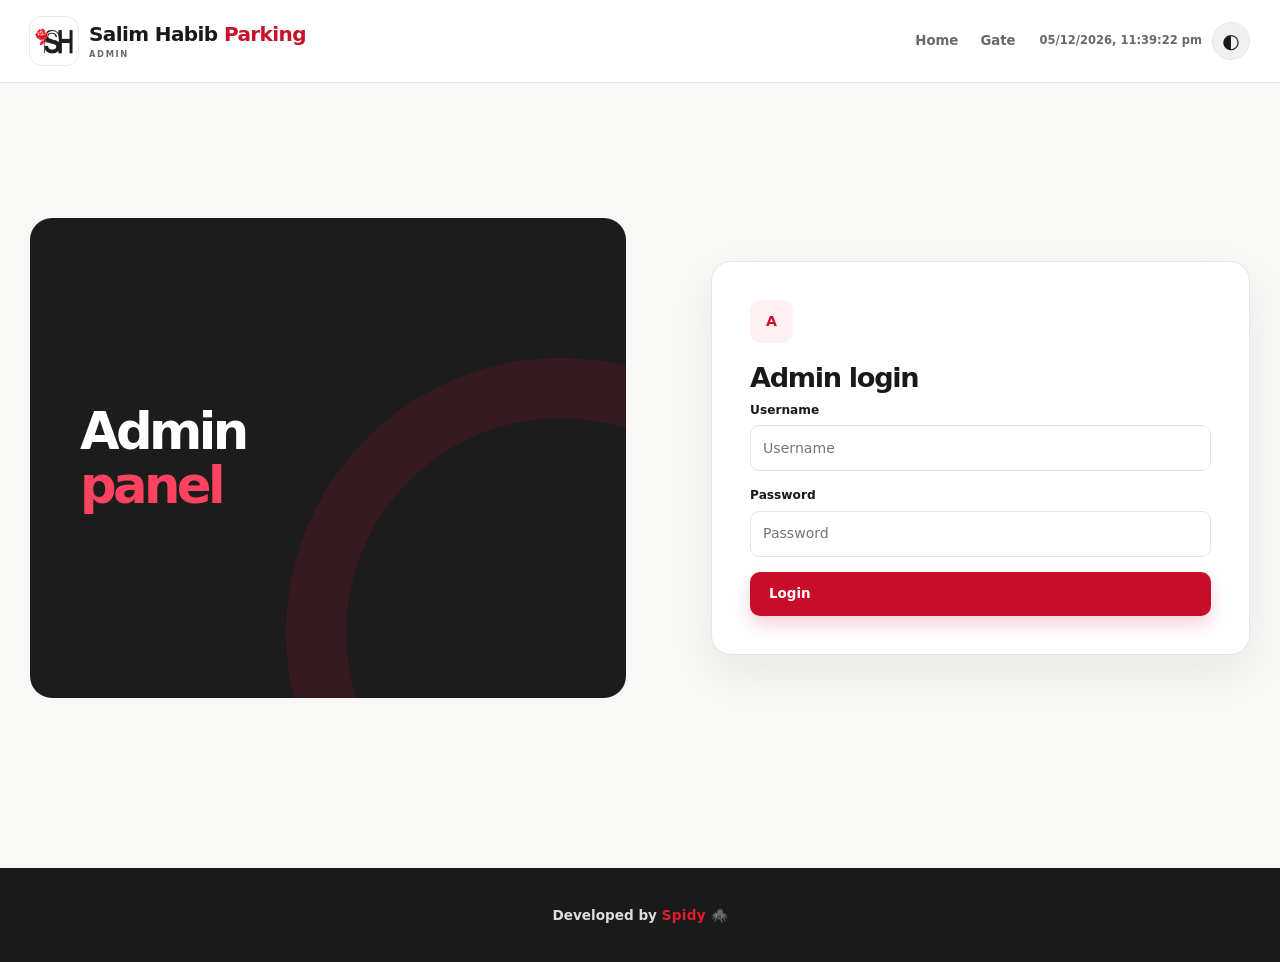
==== commit 8fde3d1d: "Rebrand to Salim Habib Parking with SH rose logo, minimal UI text, Spidy credit, robust PostgreSQL s" ====
--- a/web/admin.html
+++ b/web/admin.html
@@ -1,30 +1,31 @@
 <!doctype html>
 <html lang="en" data-theme="light">
-<head><meta charset="utf-8"><meta name="viewport" content="width=device-width, initial-scale=1, viewport-fit=cover"><meta name="theme-color" content="#171717"><title>Control Room — Orbit Park</title><link rel="icon" href="img/logo.svg" type="image/svg+xml"><link rel="stylesheet" href="style.css"></head>
+<head><meta charset="utf-8"><meta name="viewport" content="width=device-width, initial-scale=1, viewport-fit=cover"><meta name="theme-color" content="#171717"><title>Admin — Salim Habib Parking</title><link rel="icon" href="img/favicon.png" type="image/png"><link rel="stylesheet" href="style.css"></head>
 <body class="staff-page admin-page">
-  <div class="announcement"><div class="shell announcement-inner"><span><i class="live-dot"></i> ORBIT PARK / CONTROL ROOM</span><span id="clock"></span></div></div>
-  <header class="topbar"><div class="shell nav-shell"><a class="brand" href="/"><img src="img/logo.svg" alt="" width="44" height="44"><span><b>Orbit<span class="brand-accent">.</span>Park</b><small>ADMIN CONTROL ROOM</small></span></a><nav class="nav"><a href="/">← Public booking</a><a href="/gate">Gate desk ↗</a></nav><div class="nav-actions"><button id="themeToggle" class="theme-toggle" type="button" aria-label="Switch light / dark theme">◐</button><button id="logoutBtn" class="btn btn-plain hidden" type="button">Sign out</button></div></div></header>
+    <header class="topbar"><div class="shell nav-shell"><a class="brand" href="/"><img class="brand-logo" src="img/sh-logo.png" alt="Salim Habib Parking logo" width="48" height="48"><span><b>Salim Habib <span class="brand-accent">Parking</span></b><small>ADMIN</small></span></a><nav class="nav"><a href="/">Home</a><a href="/gate">Gate</a></nav><div class="nav-actions"><span id="clock" class="nav-clock"></span><button id="themeToggle" class="theme-toggle" type="button" aria-label="Switch light / dark theme">◐</button><button id="logoutBtn" class="btn btn-plain hidden" type="button">Sign out</button></div></div></header>
 
-  <section id="adminLogin" class="auth-layout shell"><div class="auth-intro"><span class="eyebrow light">RESTRICTED ACCESS</span><h1>The full view.<br><em>Full control.</em></h1><p>Track every booking, bay, cash receipt, verified transfer and rate — all from one secure place.</p><div class="auth-mark">04 <span>independent parking zones</span></div></div><div class="auth-card"><div class="panel-icon">A</div><h2>Admin sign in</h2><p class="muted">Only managers can verify digital payments or edit accounts and rates.</p><form id="adminLoginForm"><label for="adminUser">Username</label><input id="adminUser" required autocomplete="username" maxlength="40" placeholder="Admin username"><label for="adminPass">Password</label><input id="adminPass" required type="password" autocomplete="current-password" maxlength="80" placeholder="Your password"><button class="btn btn-red btn-wide" type="submit">Enter control room →</button></form></div></section>
+  <section id="adminLogin" class="auth-layout shell"><div class="auth-intro"><h1>Admin<br><em>panel</em></h1></div><div class="auth-card"><div class="panel-icon">A</div><h2>Admin login</h2><form id="adminLoginForm"><label for="adminUser">Username</label><input id="adminUser" required autocomplete="username" maxlength="40" placeholder="Username"><label for="adminPass">Password</label><input id="adminPass" required type="password" autocomplete="current-password" maxlength="80" placeholder="Password"><button class="btn btn-red btn-wide" type="submit">Login</button></form></div></section>
 
-  <main id="adminDash" class="shell staff-content hidden"><div class="staff-heading"><div><div class="eyebrow"><span class="dash"></span> ORBIT OPERATIONS / ADMIN</div><h1>Control room<span class="red-period">.</span></h1><p>Real-time overview and manager-only actions. Cash and transfers are accounted for separately.</p></div><span class="operator-label">MANAGER ACCESS</span></div>
-    <div class="admin-kpis"><div class="mini-kpi dark-kpi"><span>COLLECTED REVENUE</span><strong id="aRevenue">—</strong><small id="aRevenue24">Last 24h —</small></div><div class="mini-kpi"><span>AVAILABLE BAYS</span><strong id="aFree">—</strong><small>Of 90 shaded spaces</small></div><div class="mini-kpi"><span>RESERVED / ON SITE</span><strong id="aBusy">—</strong><small>Held / checked in</small></div><div class="mini-kpi"><span>AWAITING VERIFICATION</span><strong id="aPending">—</strong><small>Transfers not yet counted as paid</small></div></div>
+  <main id="adminDash" class="shell staff-content hidden"><div class="staff-heading"><div><h1>Dashboard<span class="red-period">.</span></h1></div><span class="operator-label">MANAGER ACCESS</span></div>
+    <div class="admin-kpis"><div class="mini-kpi dark-kpi"><span>COLLECTED REVENUE</span><strong id="aRevenue">—</strong><small id="aRevenue24">Last 24h —</small></div><div class="mini-kpi"><span>AVAILABLE BAYS</span><strong id="aFree">—</strong></div><div class="mini-kpi"><span>RESERVED / ON SITE</span><strong id="aBusy">—</strong></div><div class="mini-kpi"><span>AWAITING VERIFICATION</span><strong id="aPending">—</strong></div></div>
 
     <div id="methodTotals" class="collection-breakdown" aria-label="Collected revenue by method"></div>
 
-    <section class="section admin-pending" id="pending"><div class="section-heading"><div><div class="eyebrow"><span class="dash"></span> ACTION REQUIRED</div><h2>Verify transfers <span>before exit.</span></h2><p>Open your <b>real merchant wallet/bank statement</b> separately. Match method, reference and exact amount before approval. A submitted reference alone is not payment.</p></div><button type="button" class="btn btn-plain" id="pendingRefresh">↻ Refresh queue</button></div><div id="pendingList" class="pending-list" aria-live="polite"></div></section>
+    <section class="section admin-pending" id="pending"><div class="section-heading"><div><h2>Pending transfers</h2></div><button type="button" class="btn btn-plain" id="pendingRefresh">↻ Refresh</button></div><div id="pendingList" class="pending-list" aria-live="polite"></div></section>
 
-    <section class="section"><div class="section-heading"><div><div class="eyebrow"><span class="dash"></span> LIVE CAPACITY</div><h2>Every zone <span>accounted for.</span></h2><p>Click an empty or blocked bay to change its maintenance status. Booked and occupied bays cannot be blocked.</p></div><div class="legend"><span><i class="legend-dot free"></i> Free</span><span><i class="legend-dot reserved"></i> Reserved</span><span><i class="legend-dot occupied"></i> Occupied</span><span><i class="legend-dot blocked"></i> Blocked</span></div></div><div id="adminZones" class="map-sections admin-map"></div></section>
+    <section class="section"><div class="section-heading"><div><h2>Live spots</h2></div><div class="legend"><span><i class="legend-dot free"></i> Free</span><span><i class="legend-dot reserved"></i> Reserved</span><span><i class="legend-dot occupied"></i> Occupied</span><span><i class="legend-dot blocked"></i> Blocked</span></div></div><div id="adminZones" class="map-sections admin-map"></div></section>
 
-    <section class="section"><div class="section-heading"><div><div class="eyebrow"><span class="dash"></span> BUSINESS SETTINGS</div><h2>Make the lot <span>your own.</span></h2></div></div><div class="admin-settings"><div class="panel"><div class="panel-head"><div class="panel-icon">₨</div><div><h3>Manage hourly rates</h3><p>Rate is locked at online booking or walk-in entry.</p></div></div><div id="adminRateRows" class="rate-editor"></div><p class="muted small">First 15 minutes free · per started hour · max 10 billed hours per 24h.</p></div>
-      <div class="panel"><div class="panel-head"><div class="panel-icon">→</div><div><h3>Merchant payment destinations</h3><p>These account details will be shown to drivers at checkout.</p></div></div><form id="merchantForm" autocomplete="off"><label for="merchantName">Beneficiary / account name</label><input id="merchantName" required maxlength="60" placeholder="Orbit Park"><div class="form-row"><div><label for="merchantEp">easypaisa merchant number</label><input id="merchantEp" inputmode="numeric" pattern="03[0-9]{9}" maxlength="11" placeholder="03XXXXXXXXX"></div><div><label for="merchantJc">JazzCash merchant number</label><input id="merchantJc" inputmode="numeric" pattern="03[0-9]{9}" maxlength="11" placeholder="03XXXXXXXXX"></div></div><div class="form-row"><div><label for="merchantBank">Bank (actual account holder)</label><select id="merchantBank"><option value="HBL">HBL</option><option value="MEEZAN">Meezan Bank</option></select></div><div><label for="merchantIban">Bank IBAN</label><input id="merchantIban" maxlength="34" placeholder="PK followed by your bank's IBAN" autocapitalize="characters"></div></div><p class="form-note">Leave a method empty to turn it off. No card/PIN data is stored. Transfers need manual statement verification; saving a number does <b>not</b> connect an automatic gateway.</p><button class="btn btn-dark btn-wide" type="submit">Save payment destinations →</button></form></div>
-      <div class="panel"><div class="panel-head"><div class="panel-icon">!</div><div><h3>Exceptional release</h3><p>Release a checked-in vehicle without charging — always record the reason.</p></div></div><form id="waiveForm"><label for="waiveQuery">Booking code or plate</label><input id="waiveQuery" required maxlength="16" placeholder="LEA-4521"><label for="waiveReason">Audit reason</label><textarea id="waiveReason" required minlength="5" maxlength="120" rows="3" placeholder="Why was the charge waived?"></textarea><button class="btn btn-plain btn-wide" type="submit">Waive charge & release bay →</button></form><p class="muted small">Not recorded as cash revenue. Pending transfers must be rejected first.</p></div></div></section>
+    <section class="section"><div class="section-heading"><div><h2>Settings</h2></div></div><div class="admin-settings"><div class="panel"><div class="panel-head"><div class="panel-icon">₨</div><div><h3>Hourly rates</h3></div></div><div id="adminRateRows" class="rate-editor"></div></div>
+      <div class="panel"><div class="panel-head"><div class="panel-icon">→</div><div><h3>Payment accounts</h3></div></div><form id="merchantForm" autocomplete="off"><label for="merchantName">Beneficiary / account name</label><input id="merchantName" required maxlength="60" placeholder="Salim Habib Parking"><div class="form-row"><div><label for="merchantEp">easypaisa merchant number</label><input id="merchantEp" inputmode="numeric" pattern="03[0-9]{9}" maxlength="11" placeholder="03XXXXXXXXX"></div><div><label for="merchantJc">JazzCash merchant number</label><input id="merchantJc" inputmode="numeric" pattern="03[0-9]{9}" maxlength="11" placeholder="03XXXXXXXXX"></div></div><div class="form-row"><div><label for="merchantBank">Bank (actual account holder)</label><select id="merchantBank"><option value="HBL">HBL</option><option value="MEEZAN">Meezan Bank</option></select></div><div><label for="merchantIban">Bank IBAN</label><input id="merchantIban" maxlength="34" placeholder="PK followed by your bank's IBAN" autocapitalize="characters"></div></div><button class="btn btn-dark btn-wide" type="submit">Save</button></form></div>
+      <div class="panel"><div class="panel-head"><div class="panel-icon">!</div><div><h3>Free release</h3></div></div><form id="waiveForm"><label for="waiveQuery">Booking code or plate</label><input id="waiveQuery" required maxlength="16" placeholder="LEA-4521"><label for="waiveReason">Audit reason</label><textarea id="waiveReason" required minlength="5" maxlength="120" rows="3" placeholder="Why was the charge waived?"></textarea><button class="btn btn-plain btn-wide" type="submit">Release</button></form></div></div></section>
 
-    <section class="section" id="records"><div class="section-heading"><div><div class="eyebrow"><span class="dash"></span> COMPLETE PAPER TRAIL</div><h2>Bookings, payments <span>& people.</span></h2></div></div><div class="panel records-panel"><div class="tabs" role="tablist" aria-label="Admin records"><button type="button" class="tab active" data-adtab="active" aria-selected="true">Active <span class="pill" id="activeCount">0</span></button><button type="button" class="tab" data-adtab="history" aria-selected="false">All bookings</button><button type="button" class="tab" data-adtab="payments" aria-selected="false">Paid receipts</button><button type="button" class="tab" data-adtab="vehicles" aria-selected="false">Vehicles</button></div><div class="record-filters"><input id="adminSearch" type="search" placeholder="Search plate, booking, owner or reference" aria-label="Search records"><select id="adminMethod" aria-label="Filter payment method"><option value="">All payment methods</option><option value="CASH">Cash</option><option value="EASYPAISA">easypaisa</option><option value="JAZZCASH">JazzCash</option><option value="BANK">Bank</option></select><select id="adminChannel" aria-label="Filter booking source"><option value="">Online & gate</option><option value="ONLINE">Online booking</option><option value="GATE">Gate walk-in</option></select><button type="button" id="adminExport" class="btn btn-plain">↓ Export CSV</button></div><div class="table-wrap"><table class="data-table" id="adminTable"><thead></thead><tbody></tbody></table></div><p id="adminSummary" class="muted small"></p></div></section>
+    <section class="section" id="records"><div class="section-heading"><div><h2>Records</h2></div></div><div class="panel records-panel"><div class="tabs" role="tablist" aria-label="Admin records"><button type="button" class="tab active" data-adtab="active" aria-selected="true">Active <span class="pill" id="activeCount">0</span></button><button type="button" class="tab" data-adtab="history" aria-selected="false">All bookings</button><button type="button" class="tab" data-adtab="payments" aria-selected="false">Paid receipts</button><button type="button" class="tab" data-adtab="vehicles" aria-selected="false">Vehicles</button></div><div class="record-filters"><input id="adminSearch" type="search" placeholder="Search plate, booking, owner or reference" aria-label="Search records"><select id="adminMethod" aria-label="Filter payment method"><option value="">All payment methods</option><option value="CASH">Cash</option><option value="EASYPAISA">easypaisa</option><option value="JAZZCASH">JazzCash</option><option value="BANK">Bank</option></select><select id="adminChannel" aria-label="Filter booking source"><option value="">Online & gate</option><option value="ONLINE">Online booking</option><option value="GATE">Gate walk-in</option></select><button type="button" id="adminExport" class="btn btn-plain">↓ Export CSV</button></div><div class="table-wrap"><table class="data-table" id="adminTable"><thead></thead><tbody></tbody></table></div><p id="adminSummary" class="muted small"></p></div></section>
   </main>
 
-  <div class="modal" id="detailsModal" hidden role="dialog" aria-modal="true" aria-labelledby="detailsTitle"><div class="modal-box"><div class="modal-header"><div><span class="eyebrow">FULL BOOKING RECORD</span><h3 id="detailsTitle">Ticket details</h3></div><button class="icon-button" id="detailsClose" type="button" aria-label="Close details">×</button></div><div id="detailsContent" class="receipt"></div><p class="muted small">Only completed, verified payments are counted as revenue. Save or print the separate signed receipt using the table's Receipt action.</p></div></div>
+  <footer class="footer"><div class="dev-credit">Developed by <span class="spidy">Spidy</span> 🕷️</div></footer>
 
-  <div class="modal" id="receiptModal" hidden role="dialog" aria-modal="true" aria-labelledby="receiptTitle"><div class="modal-box"><div class="modal-header"><div><span class="eyebrow">ORBIT PARK</span><h3 id="receiptTitle">Receipt</h3></div><button class="icon-button" id="receiptClose" type="button" aria-label="Close">×</button></div><div id="receiptContent" class="receipt"></div><div class="modal-actions"><button id="receiptPng" class="btn btn-red" type="button">↓ Save image</button><button id="receiptPrint" class="btn btn-dark" type="button">Print</button><button id="receiptJson" class="btn btn-plain" type="button">↓ Ticket file</button><button id="receiptHtml" class="btn btn-plain" type="button">↓ HTML</button><button id="receiptShare" class="btn btn-plain" type="button">Share</button></div></div></div><div class="toast" id="toast" role="status" aria-live="polite"></div>
+  <div class="modal" id="detailsModal" hidden role="dialog" aria-modal="true" aria-labelledby="detailsTitle"><div class="modal-box"><div class="modal-header"><div><h3 id="detailsTitle">Ticket details</h3></div><button class="icon-button" id="detailsClose" type="button" aria-label="Close details">×</button></div><div id="detailsContent" class="receipt"></div></div></div>
+
+  <div class="modal" id="receiptModal" hidden role="dialog" aria-modal="true" aria-labelledby="receiptTitle"><div class="modal-box"><div class="modal-header"><div><span class="eyebrow">SALIM HABIB PARKING</span><h3 id="receiptTitle">Receipt</h3></div><button class="icon-button" id="receiptClose" type="button" aria-label="Close">×</button></div><div id="receiptContent" class="receipt"></div><div class="modal-actions"><button id="receiptPng" class="btn btn-red" type="button">↓ Save image</button><button id="receiptPrint" class="btn btn-dark" type="button">Print</button><button id="receiptJson" class="btn btn-plain" type="button">↓ Ticket file</button><button id="receiptHtml" class="btn btn-plain" type="button">↓ HTML</button><button id="receiptShare" class="btn btn-plain" type="button">Share</button></div></div></div><div class="toast" id="toast" role="status" aria-live="polite"></div>
   <script src="common.js"></script><script src="admin.js"></script>
 </body></html>
--- a/web/style.css
+++ b/web/style.css
@@ -1,4 +1,4 @@
-/* Orbit Park — red / black / white. Single-level, shaded outdoor parking. */
+/* Salim Habib Parking — red / black / white. Single-level, shaded outdoor parking. */
 :root{--bg:#f8f8f7;--surface:#fff;--surface-2:#f1f1f0;--ink:#191919;--muted:#696969;--line:#e6e5e3;--red:#ca102a;--red-deep:#a00a20;--red-wash:#fff0f2;--black:#191919;--shadow:0 18px 48px rgba(21,20,20,.07);--radius:18px;color-scheme:light}
 [data-theme="dark"]{--bg:#111112;--surface:#1b1b1d;--surface-2:#262629;--ink:#fafafa;--muted:#b2b2b4;--line:#343437;--red:#ed3150;--red-deep:#c91234;--red-wash:#391d25;--black:#111112;--shadow:0 18px 48px rgba(0,0,0,.24);color-scheme:dark}
 *{box-sizing:border-box}html{scroll-behavior:smooth;scroll-padding-top:105px}body{margin:0;background:var(--bg);color:var(--ink);font:16px/1.5 Inter,"Segoe UI",system-ui,-apple-system,sans-serif;-webkit-font-smoothing:antialiased}button,input,select,textarea{font:inherit}button,a{-webkit-tap-highlight-color:transparent}a{color:inherit}button{cursor:pointer}img{max-width:100%}.hidden,[hidden]{display:none!important}.visually-hidden{position:absolute;width:1px;height:1px;padding:0;margin:-1px;overflow:hidden;clip:rect(0,0,0,0);white-space:nowrap;border:0}.shell{width:min(1220px,calc(100% - 48px));margin:auto}.muted{color:var(--muted)}.small{font-size:.82rem}.red-period,.brand-accent{color:var(--red)}.required{color:var(--red)}
@@ -23,3 +23,13 @@
 /* Manager-only lifecycle trail on each ticket. */
 .detail-audit-title{font-size:.7rem;letter-spacing:.12em;color:var(--red);margin:20px 0 8px}
 .audit-events{white-space:pre-wrap;overflow-wrap:anywhere;font:600 .7rem/1.7 ui-monospace,SFMono-Regular,Consolas,monospace;color:var(--ink);background:var(--surface);border:1px solid var(--line);border-radius:9px;padding:12px;max-height:210px;overflow:auto;margin:0}
+
+/* Salim Habib Parking branding */
+.brand img.brand-logo{width:48px;height:48px;border-radius:12px;background:#fff;padding:4px;object-fit:contain;box-shadow:0 0 0 1px rgba(0,0,0,.08)}
+.brand b{letter-spacing:-.03em}
+.nav-clock{font-size:.72rem;font-weight:700;color:var(--muted);white-space:nowrap}
+.dev-credit{text-align:center;margin-top:22px;padding-top:18px;border-top:1px solid rgba(255,255,255,.12);font-size:.85rem;font-weight:700;color:#ddd}
+.footer:not(:has(.footer-inner)) .dev-credit{margin-top:0;padding-top:0;border-top:0}
+.dev-credit .spidy{color:#e11d2e;font-weight:900;letter-spacing:.02em}
+@media (max-width:720px){.nav-clock{display:none}}
+.toast:not(.show){opacity:0;visibility:hidden}
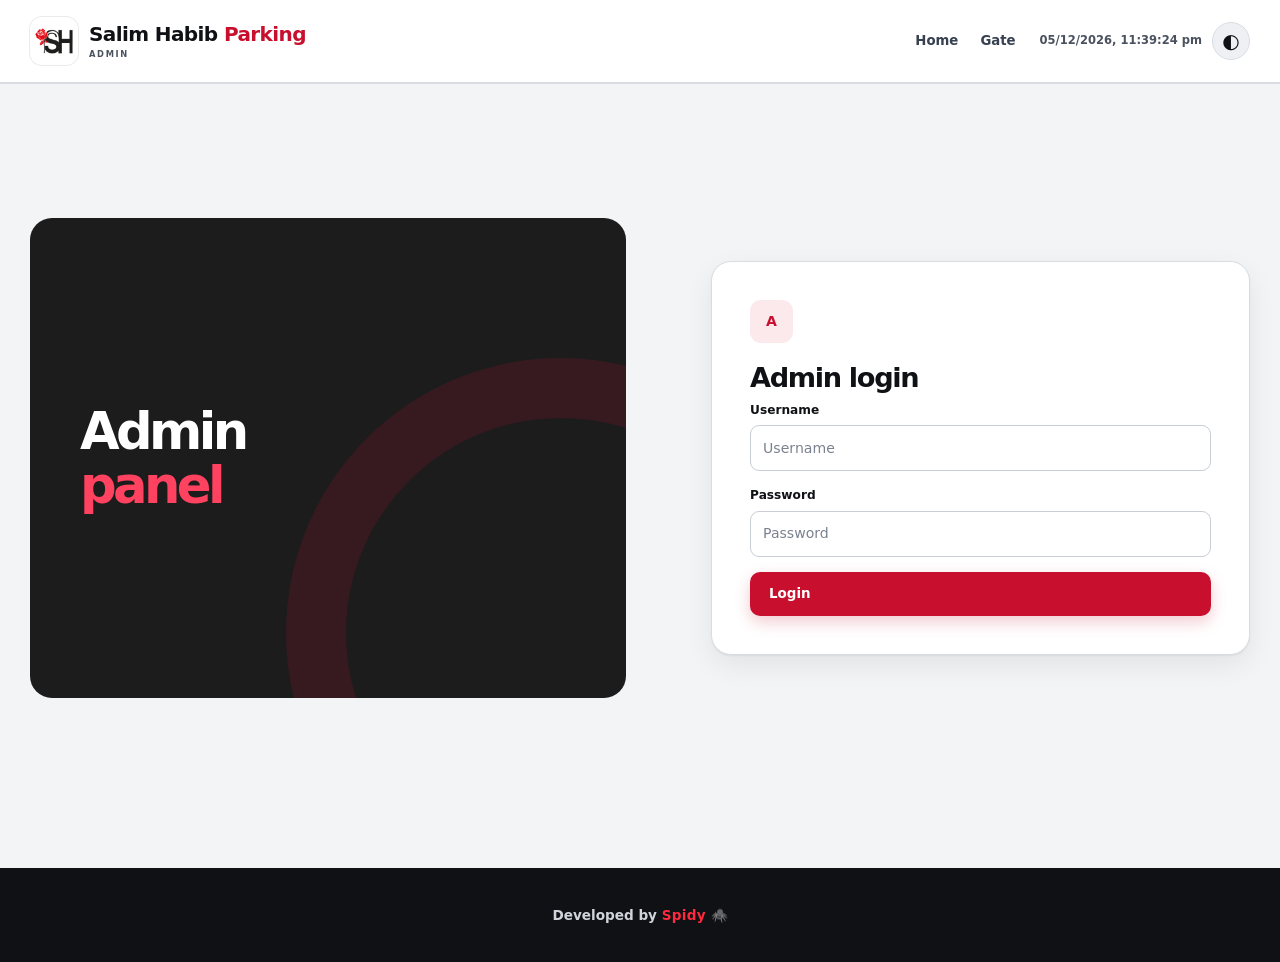
==== commit b64db0d8: "Add buses (5); capacities 40 bikes / 30 cars / 15 vans / 10 trucks / 5 buses; professional colour co" ====
--- a/web/admin.html
+++ b/web/admin.html
@@ -1,6 +1,6 @@
 <!doctype html>
 <html lang="en" data-theme="light">
-<head><meta charset="utf-8"><meta name="viewport" content="width=device-width, initial-scale=1, viewport-fit=cover"><meta name="theme-color" content="#171717"><title>Admin — Salim Habib Parking</title><link rel="icon" href="img/favicon.png" type="image/png"><link rel="stylesheet" href="style.css"></head>
+<head><meta charset="utf-8"><meta name="viewport" content="width=device-width, initial-scale=1, viewport-fit=cover"><meta name="theme-color" content="#171717"><title>Admin — Salim Habib Parking</title><link rel="icon" href="img/favicon.png" type="image/png"><link rel="stylesheet" href="style.css?v=3"></head>
 <body class="staff-page admin-page">
     <header class="topbar"><div class="shell nav-shell"><a class="brand" href="/"><img class="brand-logo" src="img/sh-logo.png" alt="Salim Habib Parking logo" width="48" height="48"><span><b>Salim Habib <span class="brand-accent">Parking</span></b><small>ADMIN</small></span></a><nav class="nav"><a href="/">Home</a><a href="/gate">Gate</a></nav><div class="nav-actions"><span id="clock" class="nav-clock"></span><button id="themeToggle" class="theme-toggle" type="button" aria-label="Switch light / dark theme">◐</button><button id="logoutBtn" class="btn btn-plain hidden" type="button">Sign out</button></div></div></header>
 
@@ -27,5 +27,5 @@
   <div class="modal" id="detailsModal" hidden role="dialog" aria-modal="true" aria-labelledby="detailsTitle"><div class="modal-box"><div class="modal-header"><div><h3 id="detailsTitle">Ticket details</h3></div><button class="icon-button" id="detailsClose" type="button" aria-label="Close details">×</button></div><div id="detailsContent" class="receipt"></div></div></div>
 
   <div class="modal" id="receiptModal" hidden role="dialog" aria-modal="true" aria-labelledby="receiptTitle"><div class="modal-box"><div class="modal-header"><div><span class="eyebrow">SALIM HABIB PARKING</span><h3 id="receiptTitle">Receipt</h3></div><button class="icon-button" id="receiptClose" type="button" aria-label="Close">×</button></div><div id="receiptContent" class="receipt"></div><div class="modal-actions"><button id="receiptPng" class="btn btn-red" type="button">↓ Save image</button><button id="receiptPrint" class="btn btn-dark" type="button">Print</button><button id="receiptJson" class="btn btn-plain" type="button">↓ Ticket file</button><button id="receiptHtml" class="btn btn-plain" type="button">↓ HTML</button><button id="receiptShare" class="btn btn-plain" type="button">Share</button></div></div></div><div class="toast" id="toast" role="status" aria-live="polite"></div>
-  <script src="common.js"></script><script src="admin.js"></script>
+  <script src="common.js?v=3"></script><script src="admin.js?v=3"></script>
 </body></html>
--- a/web/style.css
+++ b/web/style.css
@@ -33,3 +33,66 @@
 .dev-credit .spidy{color:#e11d2e;font-weight:900;letter-spacing:.02em}
 @media (max-width:720px){.nav-clock{display:none}}
 .toast:not(.show){opacity:0;visibility:hidden}
+
+/* Parking bays: empty = painted empty bay, booked = top-view vehicle */
+.hero h1{font-size:clamp(2.3rem,4.2vw,3.7rem);letter-spacing:-.05em;line-height:1.05}
+.spot-grid{grid-template-columns:repeat(auto-fill,minmax(46px,1fr));gap:6px}
+.spot{position:relative;height:auto;aspect-ratio:3/5;padding:4px 3px 14px;overflow:hidden;background:#3a3d42;border:2px solid #f3f3f3;border-top-color:transparent;border-radius:3px;color:#fff;box-shadow:inset 0 0 0 1px rgba(0,0,0,.25)}
+.spot-grid .spot.free,.spot-grid .spot.reserved,.spot-grid .spot.occupied{background:#3a3d42;border-color:#f3f3f3;border-top-color:transparent;color:#e9e9e9}
+.spot .bay-id{position:absolute;left:0;right:0;bottom:2px;text-align:center;font-size:.5rem;font-weight:800;letter-spacing:.02em;opacity:.8}
+.spot .bay-vehicle{display:block;max-width:82%;max-height:100%;width:auto;height:100%;object-fit:contain;margin:0 auto;filter:drop-shadow(0 1px 1px rgba(0,0,0,.35));pointer-events:none}
+.spot.bay-motorcycle .bay-vehicle{max-width:56%}
+.spot-grid .spot.reserved{border-color:#f0b43a;border-top-color:transparent}
+.spot-grid .spot.reserved .bay-vehicle{opacity:.55}
+.spot-grid .spot.reserved::after{content:"";position:absolute;top:3px;right:3px;width:6px;height:6px;border-radius:50%;background:#f0b43a}
+.spot-grid .spot.occupied{border-color:#ff5a6e;border-top-color:transparent}
+.spot-grid .spot.blocked{background:repeating-linear-gradient(45deg,#3a3d42 0 6px,#56595e 6px 12px);border-color:#8a8a8a;border-top-color:transparent;color:#bbb}
+.admin-map .spot:not(.occupied):hover{outline-offset:1px}
+.map-sections .map-zone .spot-grid{background:#2e3135;padding:8px;border-radius:8px}
+@media (max-width:560px){.spot-grid{grid-template-columns:repeat(auto-fill,minmax(38px,1fr));gap:4px}}
+.legend-dot.free{background:#3a3d42;box-shadow:inset 0 0 0 2px #f3f3f3,0 0 0 1px #999}
+
+/* ===== Professional palette & contrast (v3) ===== */
+:root{--bg:#f3f4f6;--surface:#ffffff;--surface-2:#eef0f3;--ink:#0f1115;--muted:#4a5260;--line:#d9dde3;--red:#c8102e;--red-deep:#9e0b23;--red-wash:#fbe9ec;--black:#0f1115;--shadow:0 1px 2px rgba(15,17,21,.06),0 10px 28px rgba(15,17,21,.07)}
+[data-theme="dark"]{--bg:#0c0e12;--surface:#151920;--surface-2:#1e232c;--ink:#f2f4f7;--muted:#c3c9d2;--line:#2c323c;--red:#ef3b57;--red-deep:#c8102e;--red-wash:#3a1a22;--black:#0c0e12;--shadow:0 1px 2px rgba(0,0,0,.4),0 12px 30px rgba(0,0,0,.35)}
+body{color:var(--ink);background:var(--bg)}
+.topbar{box-shadow:0 1px 0 var(--line)}
+.nav a{color:#374151}.nav a:hover{color:var(--red)}
+[data-theme="dark"] .nav a{color:#d1d5db}
+.btn-red{background:var(--red-deep);background:#c8102e;box-shadow:0 6px 16px rgba(200,16,46,.22)}
+.btn-red:hover:not(:disabled){background:#9e0b23}
+.btn-dark{background:#0f1115}.btn-dark:hover:not(:disabled){background:#262b33}
+[data-theme="dark"] .btn-dark{background:#f2f4f7;color:#0f1115}[data-theme="dark"] .btn-dark:hover:not(:disabled){background:#d7dbe1}
+.hero-overlay{background:linear-gradient(90deg,rgba(8,10,14,.88) 0%,rgba(8,10,14,.72) 32%,rgba(8,10,14,.28) 60%,rgba(8,10,14,0) 100%),linear-gradient(0deg,rgba(0,0,0,.35),transparent 40%)}
+.hero h1 em{color:#ff3d5a}
+.metric span,.mini-kpi span{color:#9e0b23;letter-spacing:.14em}
+[data-theme="dark"] .metric span,[data-theme="dark"] .mini-kpi span{color:#ff8295}
+.metric strong{color:var(--ink)}
+.section-heading h2{color:var(--ink)}
+.panel,.zone-card,.map-zone,.metrics{border-color:var(--line);box-shadow:var(--shadow)}
+input,select,textarea{border-color:#c9ced6;background:var(--surface)}
+[data-theme="dark"] input,[data-theme="dark"] select,[data-theme="dark"] textarea{border-color:#3a414c;background:#10141a}
+input::placeholder,textarea::placeholder{color:#7a828f}
+label{color:var(--ink)}
+.zone-cards{grid-template-columns:repeat(5,1fr);gap:14px}
+.zone-card{min-height:220px;padding:20px}
+.zone-card:first-child{background:#0f1115;border-color:#0f1115}
+.zone-card h3{color:inherit}
+.zone-number span,.zone-foot span{color:var(--muted)}
+.zone-card:first-child .zone-number span,.zone-card:first-child .zone-foot span{color:#c3c9d2}
+.process-panel,.verify-strip,.footer{background:#0f1115}
+.rates-panel{background:linear-gradient(160deg,#b10e29,#7e0a1d)}
+.legend{color:#374151}[data-theme="dark"] .legend{color:#d1d5db}
+.map-sections .map-zone:first-child{grid-column:1/-1}
+.map-zone header small{color:#374151}[data-theme="dark"] .map-zone header small{color:#c3c9d2}
+.map-sections .map-zone .spot-grid{background:#262a31}
+.spot-grid .spot.free,.spot-grid .spot.reserved,.spot-grid .spot.occupied,.spot-grid .spot{background:#343942}
+.spot .bay-id{color:#f2f4f7;opacity:.9}
+.status-badge{font-weight:800}
+.data-table th{color:#374151}[data-theme="dark"] .data-table th{color:#c3c9d2}
+.footer-inner>small,.dev-credit{color:#d1d5db}
+.dev-credit .spidy{color:#ff2a3d}
+@media (max-width:1100px){.zone-cards{grid-template-columns:repeat(3,1fr)}}
+@media (max-width:720px){.zone-cards{grid-template-columns:repeat(2,1fr)}}
+@media (max-width:460px){.zone-cards{grid-template-columns:1fr}}
+.zone-foot{gap:8px;flex-wrap:nowrap}.zone-foot span{white-space:nowrap;font-size:.72rem}.zone-foot a{white-space:nowrap}
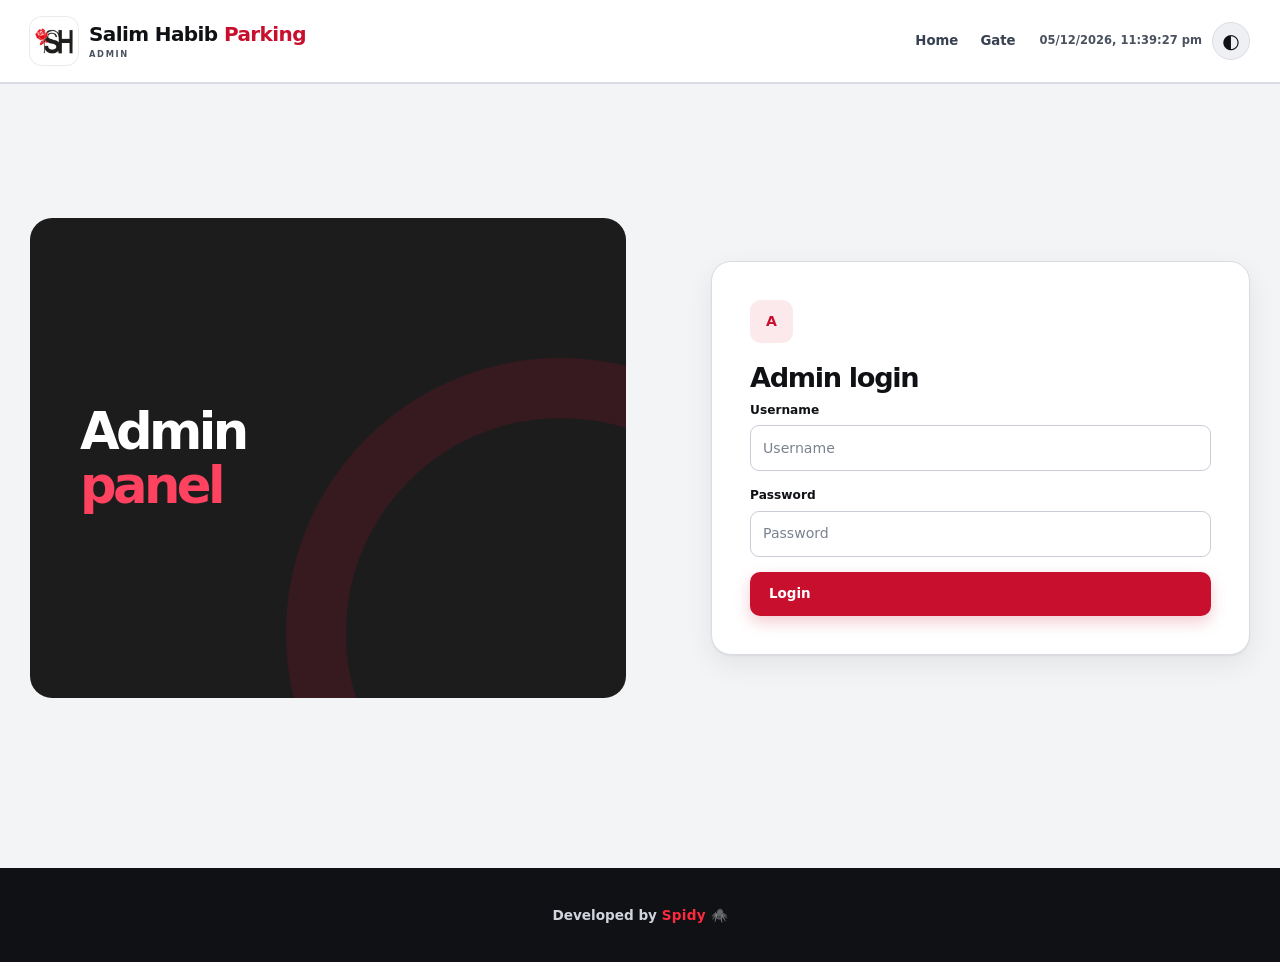
==== commit 1a137236: "Online Reserve vs Park-now, self check-in and self-exit (no staff needed); admin verifies transfers " ====
--- a/web/admin.html
+++ b/web/admin.html
@@ -19,7 +19,7 @@
       <div class="panel"><div class="panel-head"><div class="panel-icon">→</div><div><h3>Payment accounts</h3></div></div><form id="merchantForm" autocomplete="off"><label for="merchantName">Beneficiary / account name</label><input id="merchantName" required maxlength="60" placeholder="Salim Habib Parking"><div class="form-row"><div><label for="merchantEp">easypaisa merchant number</label><input id="merchantEp" inputmode="numeric" pattern="03[0-9]{9}" maxlength="11" placeholder="03XXXXXXXXX"></div><div><label for="merchantJc">JazzCash merchant number</label><input id="merchantJc" inputmode="numeric" pattern="03[0-9]{9}" maxlength="11" placeholder="03XXXXXXXXX"></div></div><div class="form-row"><div><label for="merchantBank">Bank (actual account holder)</label><select id="merchantBank"><option value="HBL">HBL</option><option value="MEEZAN">Meezan Bank</option></select></div><div><label for="merchantIban">Bank IBAN</label><input id="merchantIban" maxlength="34" placeholder="PK followed by your bank's IBAN" autocapitalize="characters"></div></div><button class="btn btn-dark btn-wide" type="submit">Save</button></form></div>
       <div class="panel"><div class="panel-head"><div class="panel-icon">!</div><div><h3>Free release</h3></div></div><form id="waiveForm"><label for="waiveQuery">Booking code or plate</label><input id="waiveQuery" required maxlength="16" placeholder="LEA-4521"><label for="waiveReason">Audit reason</label><textarea id="waiveReason" required minlength="5" maxlength="120" rows="3" placeholder="Why was the charge waived?"></textarea><button class="btn btn-plain btn-wide" type="submit">Release</button></form></div></div></section>
 
-    <section class="section" id="records"><div class="section-heading"><div><h2>Records</h2></div></div><div class="panel records-panel"><div class="tabs" role="tablist" aria-label="Admin records"><button type="button" class="tab active" data-adtab="active" aria-selected="true">Active <span class="pill" id="activeCount">0</span></button><button type="button" class="tab" data-adtab="history" aria-selected="false">All bookings</button><button type="button" class="tab" data-adtab="payments" aria-selected="false">Paid receipts</button><button type="button" class="tab" data-adtab="vehicles" aria-selected="false">Vehicles</button></div><div class="record-filters"><input id="adminSearch" type="search" placeholder="Search plate, booking, owner or reference" aria-label="Search records"><select id="adminMethod" aria-label="Filter payment method"><option value="">All payment methods</option><option value="CASH">Cash</option><option value="EASYPAISA">easypaisa</option><option value="JAZZCASH">JazzCash</option><option value="BANK">Bank</option></select><select id="adminChannel" aria-label="Filter booking source"><option value="">Online & gate</option><option value="ONLINE">Online booking</option><option value="GATE">Gate walk-in</option></select><button type="button" id="adminExport" class="btn btn-plain">↓ Export CSV</button></div><div class="table-wrap"><table class="data-table" id="adminTable"><thead></thead><tbody></tbody></table></div><p id="adminSummary" class="muted small"></p></div></section>
+    <section class="section" id="records"><div class="section-heading"><div><h2>Records</h2></div></div><div class="panel records-panel"><div class="tabs" role="tablist" aria-label="Admin records"><button type="button" class="tab active" data-adtab="active" aria-selected="true">Active <span class="pill" id="activeCount">0</span></button><button type="button" class="tab" data-adtab="history" aria-selected="false">All bookings</button><button type="button" class="tab" data-adtab="payments" aria-selected="false">Paid receipts</button><button type="button" class="tab" data-adtab="vehicles" aria-selected="false">Vehicles</button></div><div class="record-filters"><input id="adminSearch" type="search" placeholder="Search plate, booking, owner or reference" aria-label="Search records"><select id="adminMethod" aria-label="Filter payment method"><option value="">All payment methods</option><option value="CASH">Cash</option><option value="EASYPAISA">easypaisa</option><option value="JAZZCASH">JazzCash</option><option value="BANK">Bank</option></select><select id="adminChannel" aria-label="Filter booking source"><option value="">Online & gate</option><option value="ONLINE">Online booking</option><option value="SELF">Online · park now</option><option value="GATE">Gate walk-in</option></select><button type="button" id="adminExport" class="btn btn-plain">↓ Export CSV</button></div><div class="table-wrap"><table class="data-table" id="adminTable"><thead></thead><tbody></tbody></table></div><p id="adminSummary" class="muted small"></p></div></section>
   </main>
 
   <footer class="footer"><div class="dev-credit">Developed by <span class="spidy">Spidy</span> 🕷️</div></footer>
--- a/web/style.css
+++ b/web/style.css
@@ -96,3 +96,4 @@
 @media (max-width:720px){.zone-cards{grid-template-columns:repeat(2,1fr)}}
 @media (max-width:460px){.zone-cards{grid-template-columns:1fr}}
 .zone-foot{gap:8px;flex-wrap:nowrap}.zone-foot span{white-space:nowrap;font-size:.72rem}.zone-foot a{white-space:nowrap}
+.mode-switch{display:grid;grid-template-columns:1fr 1fr;gap:8px;padding:5px;border:1px solid var(--line);border-radius:12px;background:var(--bg);margin-bottom:22px}.mode-option{margin:0;cursor:pointer}.mode-option input{position:absolute;opacity:0;width:1px;height:1px;min-height:0;margin:0;padding:0}.mode-option span{display:block;padding:11px 14px;border-radius:9px;text-align:center;transition:background .2s,color .2s}.mode-option b{display:block;font-size:.9rem}.mode-option small{display:block;font-size:.7rem;font-weight:600;color:var(--muted);margin-top:2px}.mode-option input:checked+span{background:var(--red);color:#fff}.mode-option input:checked+span small{color:#ffe0e5}.mode-option input:focus-visible+span{box-shadow:0 0 0 3px rgba(200,13,42,.25)}
